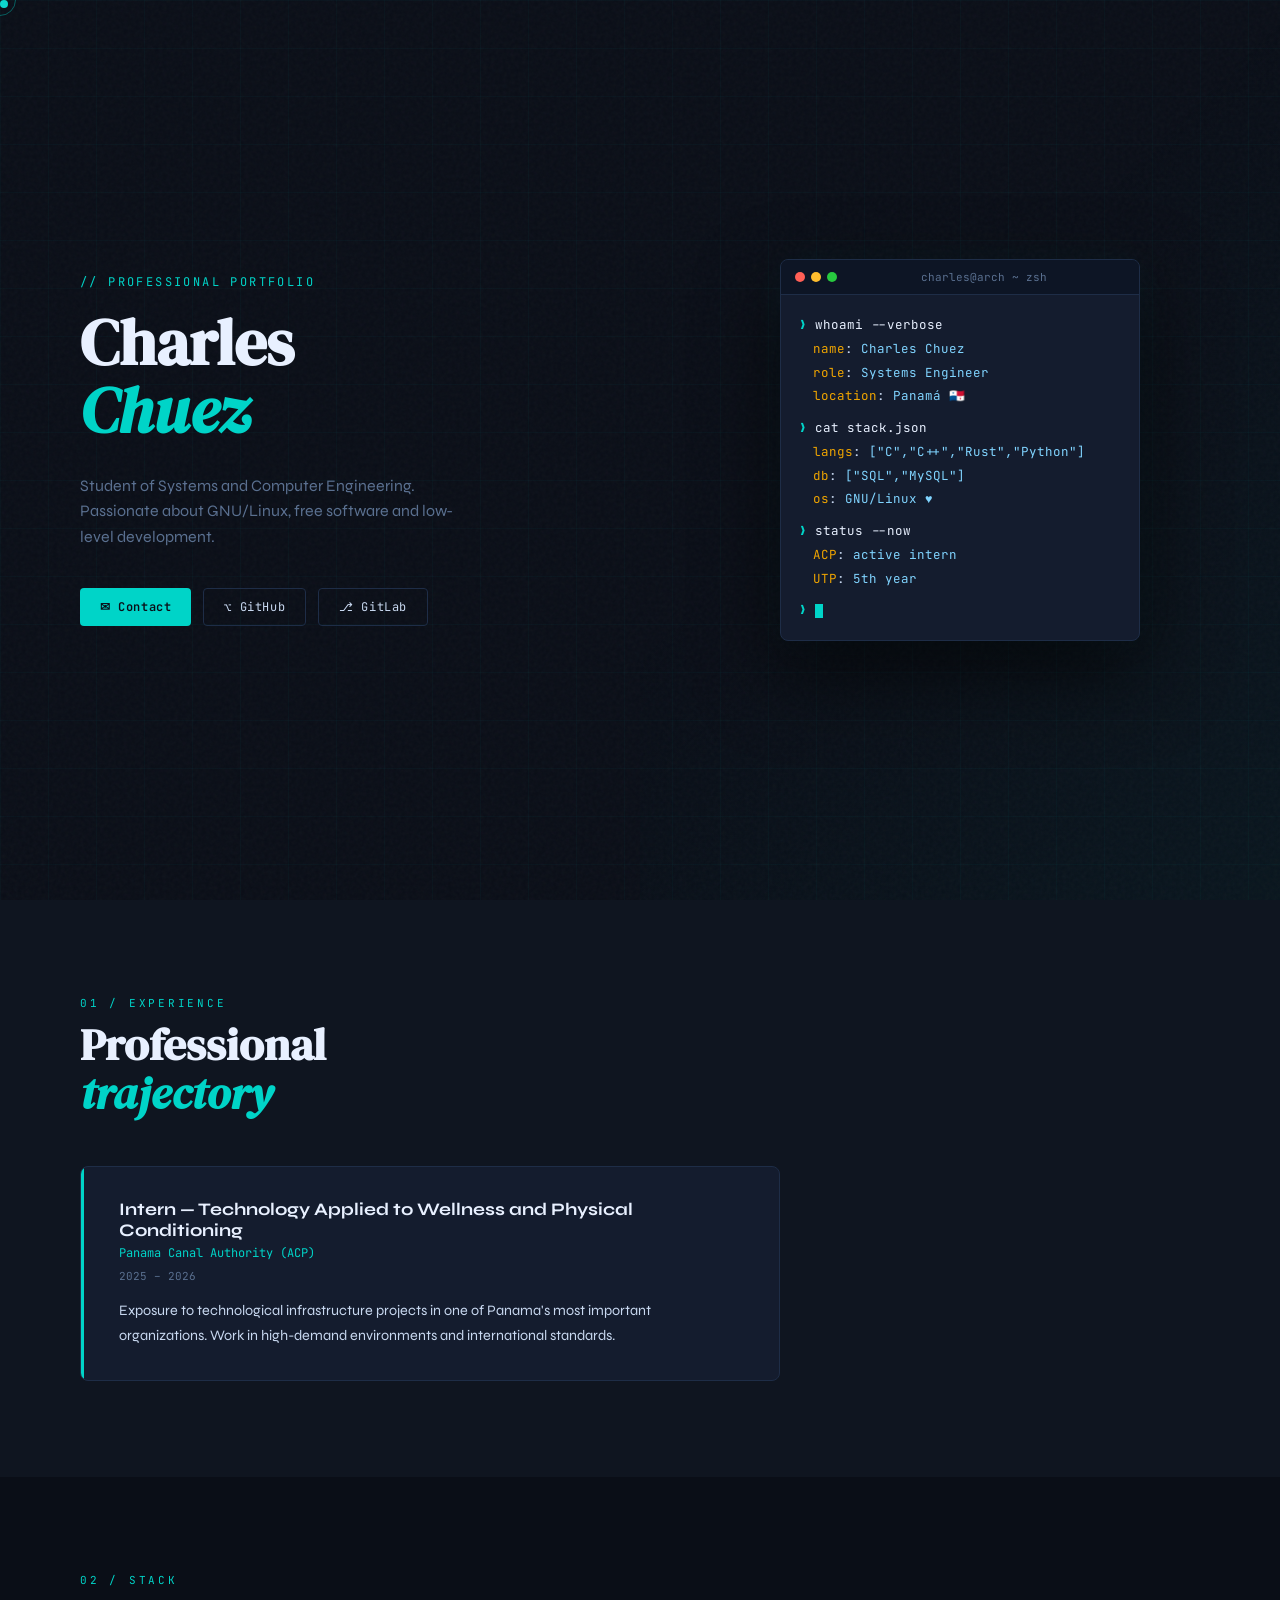
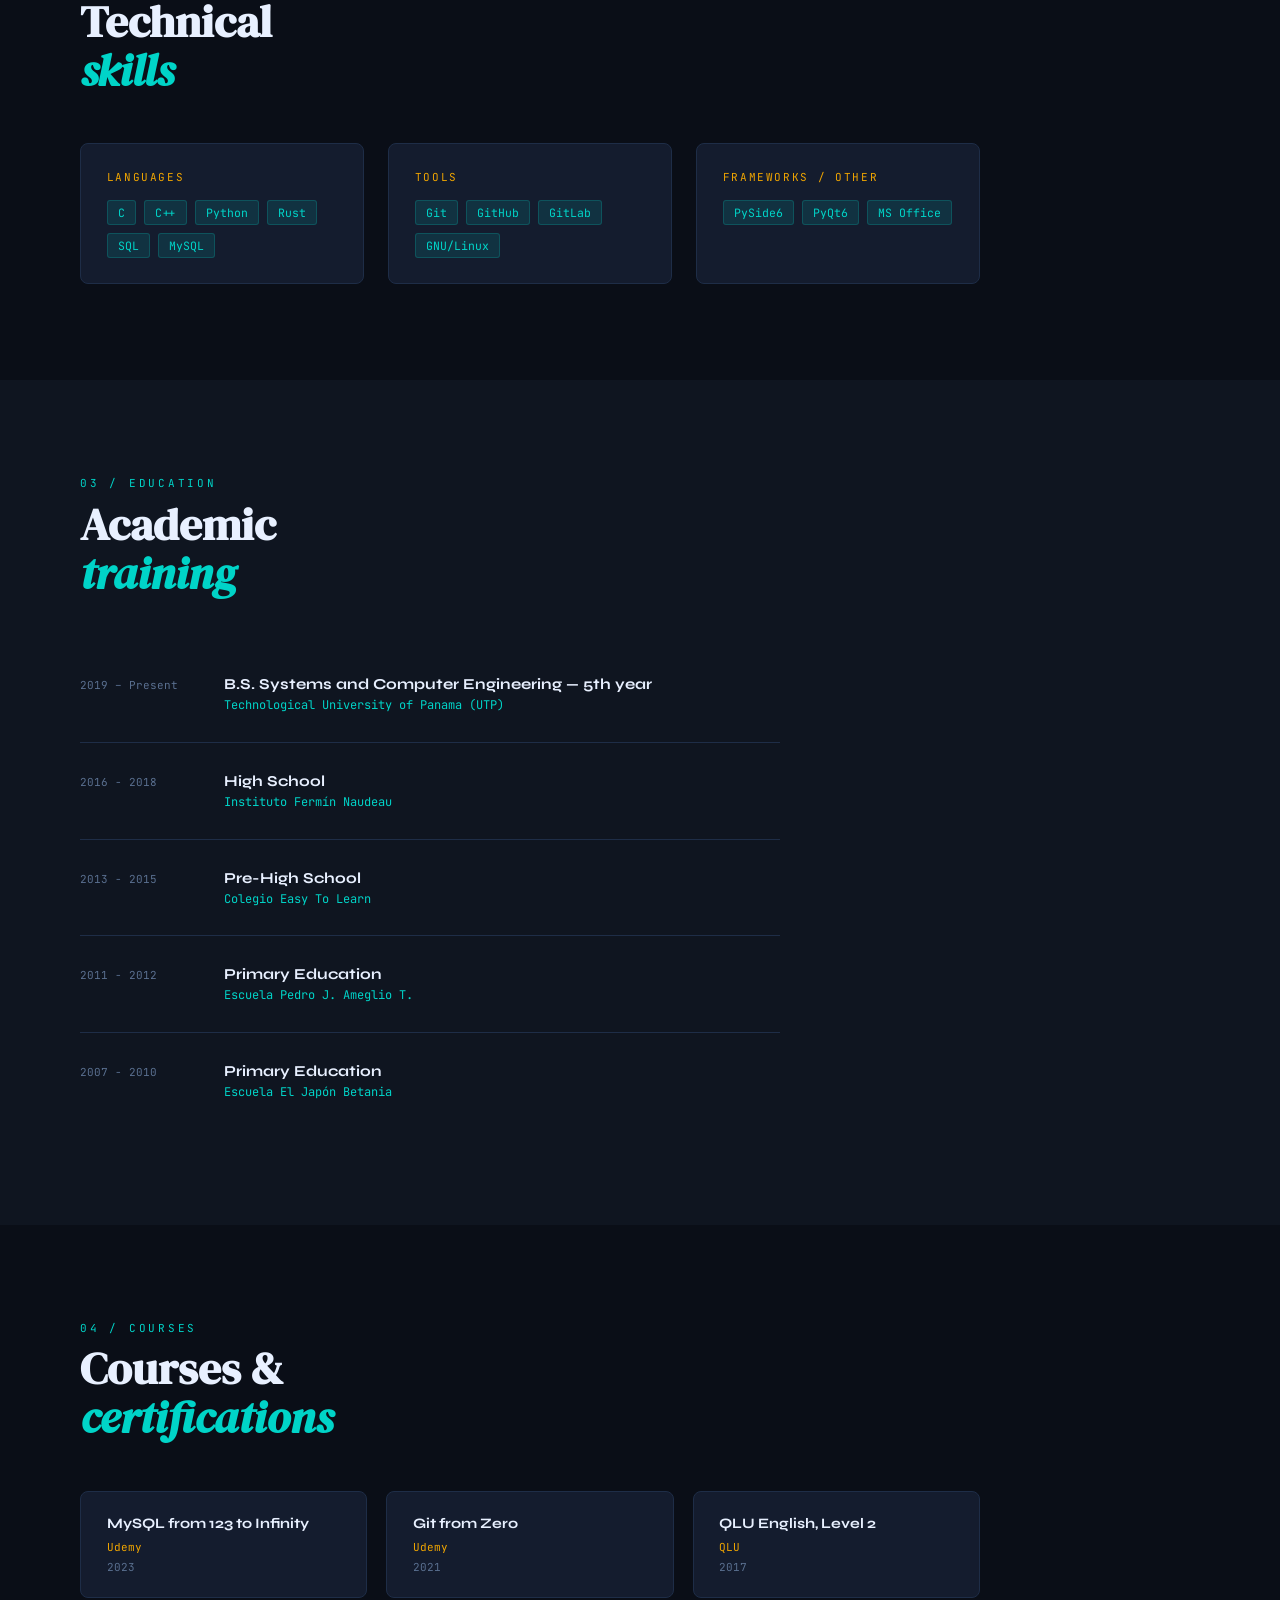
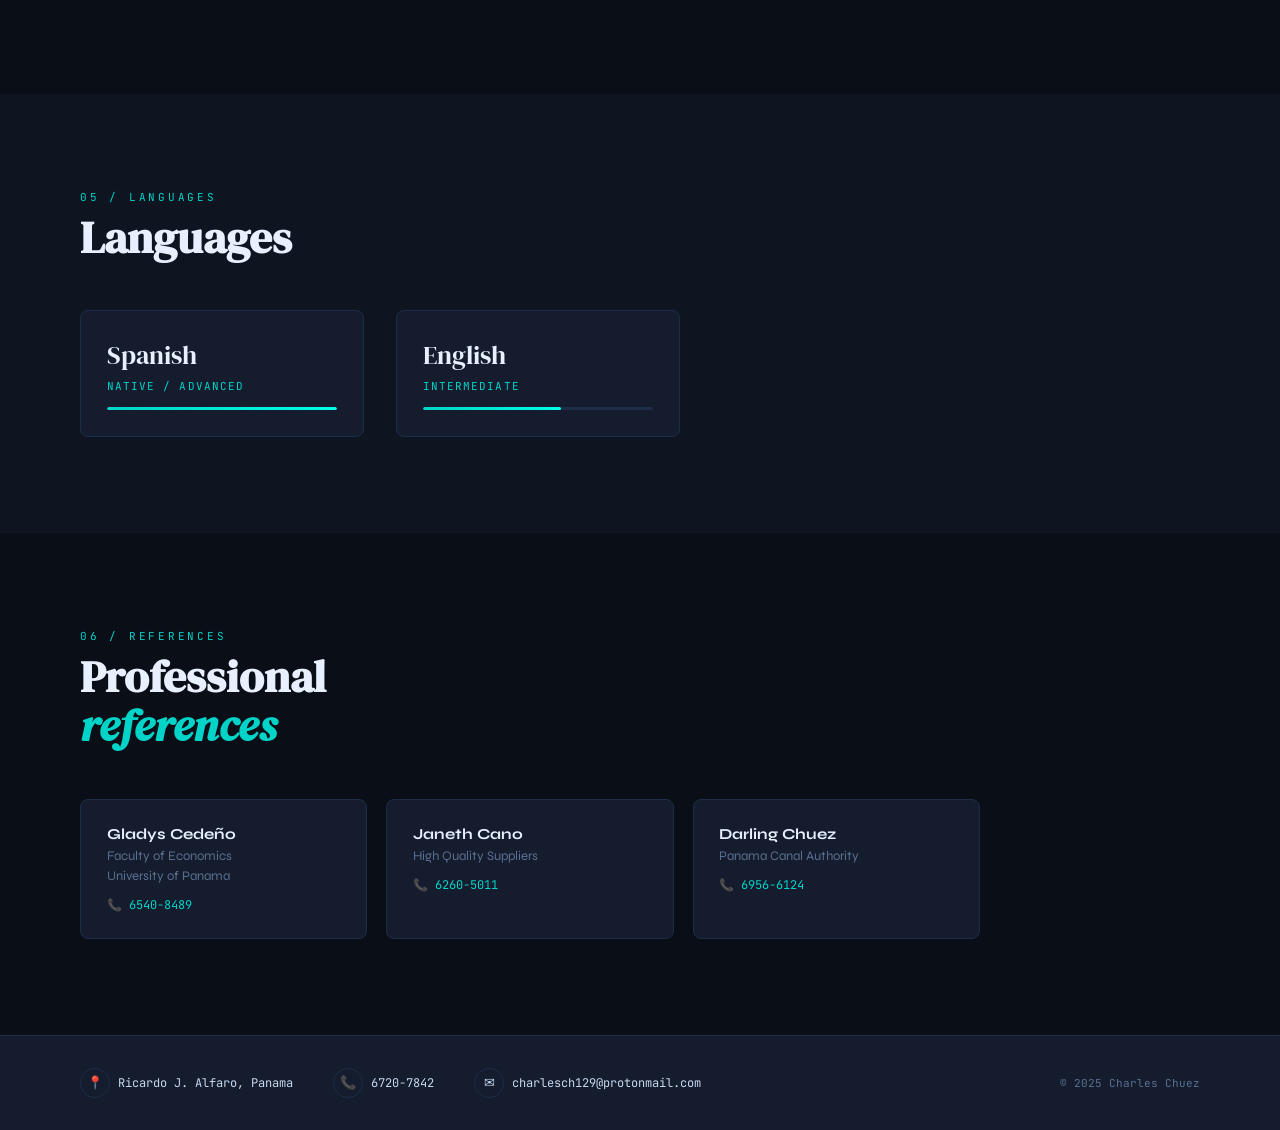
==== index.html @ 14be641a "Renamed to index.html" ====
<!DOCTYPE html>
<html lang="en">
<head>
  <meta charset="UTF-8" />
  <meta name="viewport" content="width=device-width, initial-scale=1.0"/>
  <title>Charles Chuez — Systems Engineering</title>
  <link rel="preconnect" href="https://fonts.googleapis.com">
  <link href="https://fonts.googleapis.com/css2?family=DM+Serif+Display:ital@0;1&family=JetBrains+Mono:wght@300;400;600&family=Syne:wght@400;700;800&display=swap" rel="stylesheet">
  <style>
    :root {
      --bg: #0a0e17;
      --bg2: #0f1520;
      --surface: #141c2e;
      --border: #1e2d47;
      --cyan: #00d4c8;
      --cyan-dim: rgba(0, 212, 200, 0.12);
      --amber: #f0a500;
      --text: #c8d8f0;
      --text-dim: #5a7090;
      --white: #e8f0ff;
    }

    *, *::before, *::after { box-sizing: border-box; margin: 0; padding: 0; }

    html { scroll-behavior: smooth; }

    body {
      background: var(--bg);
      color: var(--text);
      font-family: 'Syne', sans-serif;
      overflow-x: hidden;
      cursor: none;
    }

    /* CUSTOM CURSOR */
    .cursor {
      position: fixed;
      width: 8px; height: 8px;
      background: var(--cyan);
      border-radius: 50%;
      pointer-events: none;
      z-index: 9999;
      transition: transform 0.1s;
      mix-blend-mode: screen;
    }
    .cursor-ring {
      position: fixed;
      width: 32px; height: 32px;
      border: 1px solid rgba(0,212,200,0.4);
      border-radius: 50%;
      pointer-events: none;
      z-index: 9998;
      transition: transform 0.18s ease, width 0.2s, height 0.2s;
      transform: translate(-50%, -50%);
    }

    /* NOISE OVERLAY */
    body::before {
      content: '';
      position: fixed;
      inset: 0;
      background-image: url("data:image/svg+xml,%3Csvg viewBox='0 0 256 256' xmlns='http://www.w3.org/2000/svg'%3E%3Cfilter id='noise'%3E%3CfeTurbulence type='fractalNoise' baseFrequency='0.9' numOctaves='4' stitchTiles='stitch'/%3E%3C/filter%3E%3Crect width='100%25' height='100%25' filter='url(%23noise)' opacity='0.035'/%3E%3C/svg%3E");
      pointer-events: none;
      z-index: 0;
    }

    /* GRID BG */
    body::after {
      content: '';
      position: fixed;
      inset: 0;
      background-image:
        linear-gradient(rgba(0,212,200,0.03) 1px, transparent 1px),
        linear-gradient(90deg, rgba(0,212,200,0.03) 1px, transparent 1px);
      background-size: 48px 48px;
      pointer-events: none;
      z-index: 0;
    }

    /* LAYOUT */
    .page { position: relative; z-index: 1; }

    /* HERO */
    .hero {
      min-height: 100vh;
      display: grid;
      grid-template-columns: 1fr 1fr;
      position: relative;
      overflow: hidden;
    }

    .hero-left {
      padding: 5rem 3rem 5rem 5rem;
      display: flex;
      flex-direction: column;
      justify-content: center;
      position: relative;
    }

    .hero-right {
      position: relative;
      display: flex;
      align-items: center;
      justify-content: center;
    }

    .hero-right::before {
      content: '';
      position: absolute;
      inset: 0;
      background: linear-gradient(135deg, transparent 40%, rgba(0,212,200,0.04) 100%);
    }

    /* terminal block */
    .terminal {
      width: 360px;
      background: var(--surface);
      border: 1px solid var(--border);
      border-radius: 8px;
      box-shadow: 0 32px 80px rgba(0,0,0,0.6), 0 0 40px rgba(0,212,200,0.06);
      overflow: hidden;
      animation: floatUp 0.8s ease both;
      animation-delay: 0.6s;
      opacity: 0;
    }

    @keyframes floatUp {
      from { opacity: 0; transform: translateY(24px); }
      to   { opacity: 1; transform: translateY(0); }
    }

    .terminal-bar {
      background: #0d1525;
      padding: 10px 14px;
      display: flex;
      gap: 6px;
      align-items: center;
      border-bottom: 1px solid var(--border);
    }
    .dot { width: 10px; height: 10px; border-radius: 50%; }
    .dot-r { background: #ff5f56; }
    .dot-y { background: #ffbd2e; }
    .dot-g { background: #27c93f; }
    .terminal-title {
      font-family: 'JetBrains Mono', monospace;
      font-size: 11px;
      color: var(--text-dim);
      margin-left: auto;
      margin-right: auto;
    }

    .terminal-body {
      padding: 18px;
      font-family: 'JetBrains Mono', monospace;
      font-size: 12.5px;
      line-height: 1.9;
    }

    .t-prompt { color: var(--cyan); }
    .t-cmd    { color: var(--white); }
    .t-out    { color: var(--text); padding-left: 14px; }
    .t-key    { color: var(--amber); }
    .t-val    { color: #80d4ff; }
    .t-blank  { height: 8px; }
    .blink {
      display: inline-block;
      width: 8px; height: 14px;
      background: var(--cyan);
      vertical-align: middle;
      animation: blink 1s step-end infinite;
    }
    @keyframes blink { 50% { opacity: 0; } }

    /* HERO TEXT */
    .eyebrow {
      font-family: 'JetBrains Mono', monospace;
      font-size: 12px;
      letter-spacing: 0.2em;
      color: var(--cyan);
      text-transform: uppercase;
      margin-bottom: 1.2rem;
      opacity: 0;
      animation: fadeIn 0.6s ease both;
      animation-delay: 0.1s;
    }

    @keyframes fadeIn {
      from { opacity: 0; transform: translateY(10px); }
      to   { opacity: 1; transform: translateY(0); }
    }

    h1 {
      font-family: 'DM Serif Display', serif;
      font-size: clamp(3.2rem, 5vw, 5rem);
      line-height: 1.05;
      color: var(--white);
      margin-bottom: 0.4rem;
      opacity: 0;
      animation: fadeIn 0.6s ease both;
      animation-delay: 0.2s;
    }

    h1 em {
      font-style: italic;
      color: var(--cyan);
    }

    .hero-tagline {
      font-size: 1rem;
      color: var(--text-dim);
      margin: 1.4rem 0 2.4rem;
      line-height: 1.6;
      max-width: 380px;
      opacity: 0;
      animation: fadeIn 0.6s ease both;
      animation-delay: 0.35s;
    }

    .hero-links {
      display: flex;
      gap: 12px;
      flex-wrap: wrap;
      opacity: 0;
      animation: fadeIn 0.6s ease both;
      animation-delay: 0.5s;
    }

    .btn {
      display: inline-flex;
      align-items: center;
      gap: 7px;
      padding: 10px 20px;
      border-radius: 4px;
      font-family: 'JetBrains Mono', monospace;
      font-size: 12px;
      letter-spacing: 0.05em;
      text-decoration: none;
      transition: all 0.2s;
    }

    .btn-primary {
      background: var(--cyan);
      color: var(--bg);
      font-weight: 600;
    }
    .btn-primary:hover { background: #00ffe8; box-shadow: 0 0 20px rgba(0,212,200,0.4); }

    .btn-ghost {
      border: 1px solid var(--border);
      color: var(--text);
    }
    .btn-ghost:hover { border-color: var(--cyan); color: var(--cyan); }

    /* DIAGONAL DIVIDER */
    .divider {
      width: 100%;
      height: 80px;
      overflow: hidden;
      position: relative;
      z-index: 1;
    }
    .divider svg { display: block; width: 100%; height: 100%; }

    /* SECTIONS */
    section {
      padding: 6rem 5rem;
      position: relative;
      z-index: 1;
    }

    .section-label {
      font-family: 'JetBrains Mono', monospace;
      font-size: 11px;
      letter-spacing: 0.25em;
      color: var(--cyan);
      text-transform: uppercase;
      margin-bottom: 0.6rem;
    }

    .section-title {
      font-family: 'DM Serif Display', serif;
      font-size: clamp(2rem, 3.5vw, 2.8rem);
      color: var(--white);
      margin-bottom: 3rem;
      line-height: 1.1;
    }

    /* EXPERIENCE */
    #experiencia { background: var(--bg2); }

    .exp-card {
      border: 1px solid var(--border);
      border-radius: 8px;
      padding: 2rem 2.4rem;
      background: var(--surface);
      position: relative;
      overflow: hidden;
      transition: border-color 0.3s, transform 0.3s;
      max-width: 700px;
    }
    .exp-card::before {
      content: '';
      position: absolute;
      left: 0; top: 0; bottom: 0;
      width: 3px;
      background: var(--cyan);
    }
    .exp-card:hover {
      border-color: var(--cyan);
      transform: translateX(4px);
    }
    .exp-role {
      font-family: 'Syne', sans-serif;
      font-weight: 700;
      font-size: 1.1rem;
      color: var(--white);
      margin-bottom: 4px;
    }
    .exp-company {
      font-family: 'JetBrains Mono', monospace;
      font-size: 12px;
      color: var(--cyan);
      margin-bottom: 8px;
    }
    .exp-date {
      font-family: 'JetBrains Mono', monospace;
      font-size: 11px;
      color: var(--text-dim);
      margin-bottom: 1rem;
    }
    .exp-desc {
      font-size: 0.9rem;
      color: var(--text);
      line-height: 1.7;
    }

    /* SKILLS */
    #habilidades { background: var(--bg); }

    .skills-grid {
      display: grid;
      grid-template-columns: repeat(3, 1fr);
      gap: 1.5rem;
      max-width: 900px;
    }

    .skill-group {
      border: 1px solid var(--border);
      border-radius: 8px;
      padding: 1.6rem;
      background: var(--surface);
      transition: border-color 0.3s;
    }
    .skill-group:hover { border-color: var(--cyan); }

    .skill-group-title {
      font-family: 'JetBrains Mono', monospace;
      font-size: 11px;
      letter-spacing: 0.15em;
      color: var(--amber);
      text-transform: uppercase;
      margin-bottom: 1rem;
    }

    .skill-tags {
      display: flex;
      flex-wrap: wrap;
      gap: 8px;
    }

    .tag {
      font-family: 'JetBrains Mono', monospace;
      font-size: 11.5px;
      padding: 4px 10px;
      background: var(--cyan-dim);
      border: 1px solid rgba(0,212,200,0.2);
      border-radius: 3px;
      color: var(--cyan);
    }

    /* FORMACION */
    #formacion { background: var(--bg2); }

    .edu-timeline { max-width: 700px; }

    .edu-item {
      display: grid;
      grid-template-columns: 120px 1fr;
      gap: 1.5rem;
      padding: 1.8rem 0;
      border-bottom: 1px solid var(--border);
      align-items: start;
    }
    .edu-item:last-child { border-bottom: none; }

    .edu-year {
      font-family: 'JetBrains Mono', monospace;
      font-size: 11px;
      color: var(--text-dim);
      padding-top: 3px;
    }

    .edu-degree {
      font-weight: 700;
      color: var(--white);
      font-size: 0.95rem;
      margin-bottom: 4px;
    }

    .edu-school {
      font-family: 'JetBrains Mono', monospace;
      font-size: 12px;
      color: var(--cyan);
    }

    /* CERTS */
    #certificaciones { background: var(--bg); }

    .certs-grid {
      display: grid;
      grid-template-columns: repeat(auto-fill, minmax(260px, 1fr));
      gap: 1.2rem;
      max-width: 900px;
    }

    .cert-card {
      padding: 1.4rem 1.6rem;
      border: 1px solid var(--border);
      border-radius: 8px;
      background: var(--surface);
      display: flex;
      flex-direction: column;
      gap: 6px;
      transition: border-color 0.3s, transform 0.2s;
    }
    .cert-card:hover { border-color: var(--amber); transform: translateY(-3px); }

    .cert-name {
      font-size: 0.9rem;
      color: var(--white);
      font-weight: 700;
      line-height: 1.4;
    }
    .cert-platform {
      font-family: 'JetBrains Mono', monospace;
      font-size: 11px;
      color: var(--amber);
    }
    .cert-year {
      font-family: 'JetBrains Mono', monospace;
      font-size: 11px;
      color: var(--text-dim);
    }

    /* IDIOMAS */
    #idiomas { background: var(--bg2); }

    .lang-grid {
      display: flex;
      gap: 2rem;
      max-width: 600px;
    }

    .lang-item {
      flex: 1;
      border: 1px solid var(--border);
      border-radius: 8px;
      padding: 1.6rem;
      background: var(--surface);
    }

    .lang-name {
      font-family: 'DM Serif Display', serif;
      font-size: 1.6rem;
      color: var(--white);
      margin-bottom: 6px;
    }

    .lang-level {
      font-family: 'JetBrains Mono', monospace;
      font-size: 11px;
      color: var(--cyan);
      text-transform: uppercase;
      letter-spacing: 0.1em;
    }

    .lang-bar {
      margin-top: 14px;
      height: 3px;
      background: var(--border);
      border-radius: 2px;
      overflow: hidden;
    }
    .lang-fill {
      height: 100%;
      background: linear-gradient(90deg, var(--cyan), #00ffe8);
      border-radius: 2px;
      transition: width 1.2s cubic-bezier(0.4,0,0.2,1);
    }

    /* REFERENCIAS */
    #referencias { background: var(--bg); }

    .refs-grid {
      display: grid;
      grid-template-columns: repeat(3, 1fr);
      gap: 1.2rem;
      max-width: 900px;
    }

    .ref-card {
      padding: 1.6rem;
      border: 1px solid var(--border);
      border-radius: 8px;
      background: var(--surface);
    }

    .ref-name {
      font-weight: 700;
      color: var(--white);
      font-size: 0.95rem;
      margin-bottom: 4px;
    }
    .ref-org {
      font-size: 0.82rem;
      color: var(--text-dim);
      line-height: 1.5;
      margin-bottom: 10px;
    }
    .ref-phone {
      font-family: 'JetBrains Mono', monospace;
      font-size: 12px;
      color: var(--cyan);
    }

    /* CONTACT BAR */
    .contact-bar {
      background: var(--surface);
      border-top: 1px solid var(--border);
      padding: 2rem 5rem;
      display: flex;
      align-items: center;
      justify-content: space-between;
      flex-wrap: wrap;
      gap: 1rem;
      position: relative;
      z-index: 1;
    }

    .contact-items {
      display: flex;
      gap: 2.5rem;
      flex-wrap: wrap;
    }

    .contact-item {
      display: flex;
      align-items: center;
      gap: 8px;
    }
    .contact-icon {
      width: 30px; height: 30px;
      border: 1px solid var(--border);
      border-radius: 50%;
      display: flex; align-items: center; justify-content: center;
      font-size: 13px;
    }
    .contact-text {
      font-family: 'JetBrains Mono', monospace;
      font-size: 12px;
      color: var(--text);
    }
    .contact-text a {
      color: inherit;
      text-decoration: none;
    }
    .contact-text a:hover { color: var(--cyan); }

    .copy {
      font-family: 'JetBrains Mono', monospace;
      font-size: 11px;
      color: var(--text-dim);
    }

    /* SCROLL ANIMATION */
    .reveal {
      opacity: 0;
      transform: translateY(24px);
      transition: opacity 0.6s ease, transform 0.6s ease;
    }
    .reveal.visible {
      opacity: 1;
      transform: none;
    }

    /* RESPONSIVE */
    @media (max-width: 900px) {
      .hero { grid-template-columns: 1fr; }
      .hero-right { display: none; }
      .hero-left { padding: 5rem 2rem; }
      section { padding: 4rem 2rem; }
      .skills-grid { grid-template-columns: 1fr 1fr; }
      .refs-grid { grid-template-columns: 1fr; }
      .contact-bar { padding: 2rem; }
    }
    @media (max-width: 600px) {
      .skills-grid { grid-template-columns: 1fr; }
      .lang-grid { flex-direction: column; }
      .edu-item { grid-template-columns: 1fr; gap: 0.5rem; }
    }
  </style>
</head>
<body>
  <div class="cursor" id="cursor"></div>
  <div class="cursor-ring" id="cursorRing"></div>

  <div class="page">

    <!-- HERO -->
    <div class="hero">
      <div class="hero-left">
        <p class="eyebrow">// professional portfolio</p>
        <h1>Charles<br><em>Chuez</em></h1>
        <p class="hero-tagline">
          Student of Systems and Computer Engineering.
          Passionate about GNU/Linux, free software and low-level development.
        </p>
        <div class="hero-links">
          <a href="mailto:charlesch129@protonmail.com" class="btn btn-primary">✉ Contact</a>
          <a href="https://github.com/Phoenix1209" target="_blank" class="btn btn-ghost">⌥ GitHub</a>
          <a href="https://gitlab.com/Phoenix1209" target="_blank" class="btn btn-ghost">⎇ GitLab</a>
        </div>
      </div>
      <div class="hero-right">
        <div class="terminal">
          <div class="terminal-bar">
            <span class="dot dot-r"></span>
            <span class="dot dot-y"></span>
            <span class="dot dot-g"></span>
            <span class="terminal-title">charles@arch ~ zsh</span>
          </div>
          <div class="terminal-body">
            <div><span class="t-prompt">❯ </span><span class="t-cmd">whoami --verbose</span></div>
            <div class="t-out"><span class="t-key">name</span>: <span class="t-val">Charles Chuez</span></div>
            <div class="t-out"><span class="t-key">role</span>: <span class="t-val">Systems Engineer</span></div>
            <div class="t-out"><span class="t-key">location</span>: <span class="t-val">Panamá 🇵🇦</span></div>
            <div class="t-blank"></div>
            <div><span class="t-prompt">❯ </span><span class="t-cmd">cat stack.json</span></div>
            <div class="t-out"><span class="t-key">langs</span>: <span class="t-val">["C","C++","Rust","Python"]</span></div>
            <div class="t-out"><span class="t-key">db</span>: <span class="t-val">["SQL","MySQL"]</span></div>
            <div class="t-out"><span class="t-key">os</span>: <span class="t-val">GNU/Linux ♥</span></div>
            <div class="t-blank"></div>
            <div><span class="t-prompt">❯ </span><span class="t-cmd">status --now</span></div>
            <div class="t-out"><span class="t-key">ACP</span>: <span class="t-val">active intern</span></div>
            <div class="t-out"><span class="t-key">UTP</span>: <span class="t-val">5th year</span></div>
            <div class="t-blank"></div>
            <div><span class="t-prompt">❯ </span><span class="blink"></span></div>
          </div>
        </div>
      </div>
    </div>

    <!-- EXPERIENCE -->
    <section id="experiencia">
      <p class="section-label reveal">01 / Experience</p>
      <h2 class="section-title reveal">Professional<br><em style="font-family:'DM Serif Display',serif;font-style:italic;color:var(--cyan)">trajectory</em></h2>
      <div class="exp-card reveal">
        <div class="exp-role">Intern — Technology Applied to Wellness and Physical Conditioning</div>
        <div class="exp-company">Panama Canal Authority (ACP)</div>
        <div class="exp-date">2025 – 2026</div>
        <div class="exp-desc">
          Exposure to technological infrastructure projects in one of Panama's most important organizations. Work in high-demand environments and international standards.
        </div>
      </div>
    </section>

    <!-- SKILLS -->
    <section id="habilidades">
      <p class="section-label reveal">02 / Stack</p>
      <h2 class="section-title reveal">Technical<br><em style="font-family:'DM Serif Display',serif;font-style:italic;color:var(--cyan)">skills</em></h2>
      <div class="skills-grid">
        <div class="skill-group reveal">
          <div class="skill-group-title">Languages</div>
          <div class="skill-tags">
            <span class="tag">C</span>
            <span class="tag">C++</span>
            <span class="tag">Python</span>
            <span class="tag">Rust</span>
            <span class="tag">SQL</span>
            <span class="tag">MySQL</span>
          </div>
        </div>
        <div class="skill-group reveal" style="transition-delay:0.1s">
          <div class="skill-group-title">Tools</div>
          <div class="skill-tags">
            <span class="tag">Git</span>
            <span class="tag">GitHub</span>
            <span class="tag">GitLab</span>
            <span class="tag">GNU/Linux</span>
          </div>
        </div>
        <div class="skill-group reveal" style="transition-delay:0.2s">
          <div class="skill-group-title">Frameworks / Other</div>
          <div class="skill-tags">
            <span class="tag">PySide6</span>
            <span class="tag">PyQt6</span>
            <span class="tag">MS Office</span>
          </div>
        </div>
      </div>
    </section>

    <!-- EDUCATION -->
    <section id="formacion">
      <p class="section-label reveal">03 / Education</p>
      <h2 class="section-title reveal">Academic<br><em style="font-family:'DM Serif Display',serif;font-style:italic;color:var(--cyan)">training</em></h2>
      <div class="edu-timeline">
        <div class="edu-item reveal">
          <div class="edu-year">2019 – Present</div>
          <div>
            <div class="edu-degree">B.S. Systems and Computer Engineering — 5th year</div>
            <div class="edu-school">Technological University of Panama (UTP)</div>
          </div>
        </div>
        <div class="edu-item reveal">
          <div class="edu-year">2016 - 2018</div>
          <div>
            <div class="edu-degree">High School</div>
            <div class="edu-school">Instituto Fermín Naudeau</div>
          </div>
        </div>
        <div class="edu-item reveal">
          <div class="edu-year">2013 - 2015</div>
          <div>
            <div class="edu-degree">Pre-High School</div>
            <div class="edu-school">Colegio Easy To Learn</div>
          </div>
        </div>
        <div class="edu-item reveal">
          <div class="edu-year">2011 - 2012</div>
          <div>
            <div class="edu-degree">Primary Education</div>
            <div class="edu-school">Escuela Pedro J. Ameglio T.</div>
          </div>
        </div>
        <div class="edu-item reveal">
          <div class="edu-year">2007 - 2010</div>
          <div>
            <div class="edu-degree">Primary Education</div>
            <div class="edu-school">Escuela El Japón Betania</div>
          </div>
        </div>
      </div>
    </section>

    <!-- CERTIFICATIONS -->
    <section id="certificaciones">
      <p class="section-label reveal">04 / Courses</p>
      <h2 class="section-title reveal">Courses &<br><em style="font-family:'DM Serif Display',serif;font-style:italic;color:var(--cyan)">certifications</em></h2>
      <div class="certs-grid">
        <div class="cert-card reveal">
          <div class="cert-name">MySQL from 123 to Infinity</div>
          <div class="cert-platform">Udemy</div>
          <div class="cert-year">2023</div>
        </div>
        <div class="cert-card reveal" style="transition-delay:0.1s">
          <div class="cert-name">Git from Zero</div>
          <div class="cert-platform">Udemy</div>
          <div class="cert-year">2021</div>
        </div>
        <div class="cert-card reveal" style="transition-delay:0.2s">
          <div class="cert-name">QLU English, Level 2</div>
          <div class="cert-platform">QLU</div>
          <div class="cert-year">2017</div>
        </div>
      </div>
    </section>

    <!-- LANGUAGES -->
    <section id="idiomas">
      <p class="section-label reveal">05 / Languages</p>
      <h2 class="section-title reveal">Languages</h2>
      <div class="lang-grid">
        <div class="lang-item reveal">
          <div class="lang-name">Spanish</div>
          <div class="lang-level">Native / Advanced</div>
          <div class="lang-bar"><div class="lang-fill" data-width="100%" style="width:0"></div></div>
        </div>
        <div class="lang-item reveal">
          <div class="lang-name">English</div>
          <div class="lang-level">Intermediate</div>
          <div class="lang-bar"><div class="lang-fill" data-width="60%" style="width:0"></div></div>
        </div>
      </div>
    </section>

    <!-- REFERENCES -->
    <section id="referencias">
      <p class="section-label reveal">06 / References</p>
      <h2 class="section-title reveal">Professional<br><em style="font-family:'DM Serif Display',serif;font-style:italic;color:var(--cyan)">references</em></h2>
      <div class="refs-grid">
        <div class="ref-card reveal">
          <div class="ref-name">Gladys Cedeño</div>
          <div class="ref-org">Faculty of Economics<br>University of Panama</div>
          <div class="ref-phone">📞 6540-8489</div>
        </div>
        <div class="ref-card reveal" style="transition-delay:0.1s">
          <div class="ref-name">Janeth Cano</div>
          <div class="ref-org">High Quality Suppliers</div>
          <div class="ref-phone">📞 6260-5011</div>
        </div>
        <div class="ref-card reveal" style="transition-delay:0.2s">
          <div class="ref-name">Darling Chuez</div>
          <div class="ref-org">Panama Canal Authority</div>
          <div class="ref-phone">📞 6956-6124</div>
        </div>
      </div>
    </section>

    <!-- CONTACT BAR -->
    <footer class="contact-bar">
      <div class="contact-items">
        <div class="contact-item">
          <div class="contact-icon">📍</div>
          <div class="contact-text">Ricardo J. Alfaro, Panama</div>
        </div>
        <div class="contact-item">
          <div class="contact-icon">📞</div>
          <div class="contact-text">6720-7842</div>
        </div>
        <div class="contact-item">
          <div class="contact-icon">✉</div>
          <div class="contact-text"><a href="mailto:charlesch129@protonmail.com">charlesch129@protonmail.com</a></div>
        </div>
      </div>
      <div class="copy">© 2025 Charles Chuez</div>
    </footer>
  </div>

  <script>
    // Custom cursor
    const cursor = document.getElementById('cursor');
    const ring = document.getElementById('cursorRing');
    let mx = 0, my = 0, rx = 0, ry = 0;
    document.addEventListener('mousemove', e => {
      mx = e.clientX; my = e.clientY;
      cursor.style.left = mx - 4 + 'px';
      cursor.style.top  = my - 4 + 'px';
    });
    function animRing() {
      rx += (mx - rx) * 0.15;
      ry += (my - ry) * 0.15;
      ring.style.left = rx + 'px';
      ring.style.top  = ry + 'px';
      requestAnimationFrame(animRing);
    }
    animRing();

    // Scroll reveal
    const reveals = document.querySelectorAll('.reveal');
    const obs = new IntersectionObserver(entries => {
      entries.forEach(e => {
        if (e.isIntersecting) {
          e.target.classList.add('visible');
          // animate language bars
          const fill = e.target.querySelector('.lang-fill');
          if (fill) setTimeout(() => fill.style.width = fill.dataset.width, 200);
        }
      });
    }, { threshold: 0.15 });
    reveals.forEach(r => obs.observe(r));

    // Also trigger lang bars already visible
    document.querySelectorAll('.lang-fill').forEach(f => {
      const item = f.closest('.lang-item');
      if (item && item.classList.contains('visible')) {
        f.style.width = f.dataset.width;
      }
    });
  </script>
</body>
</html>
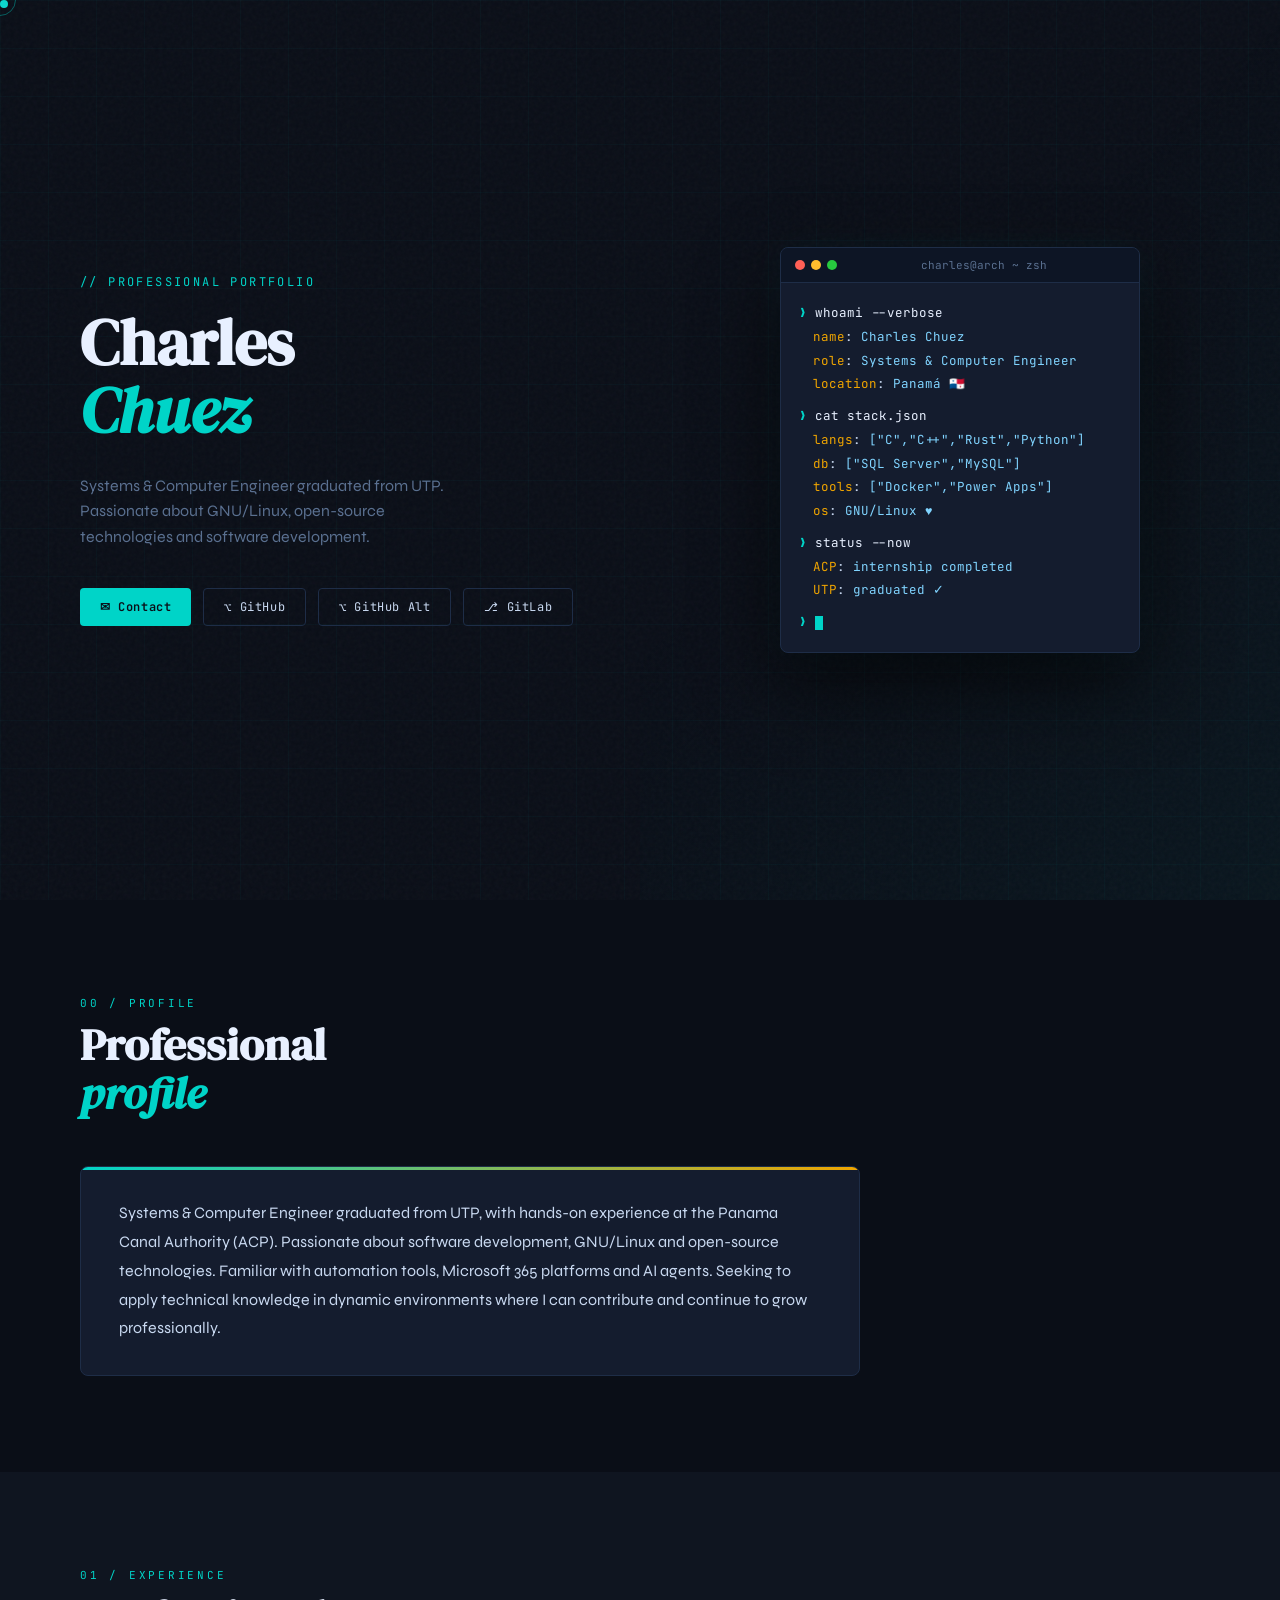
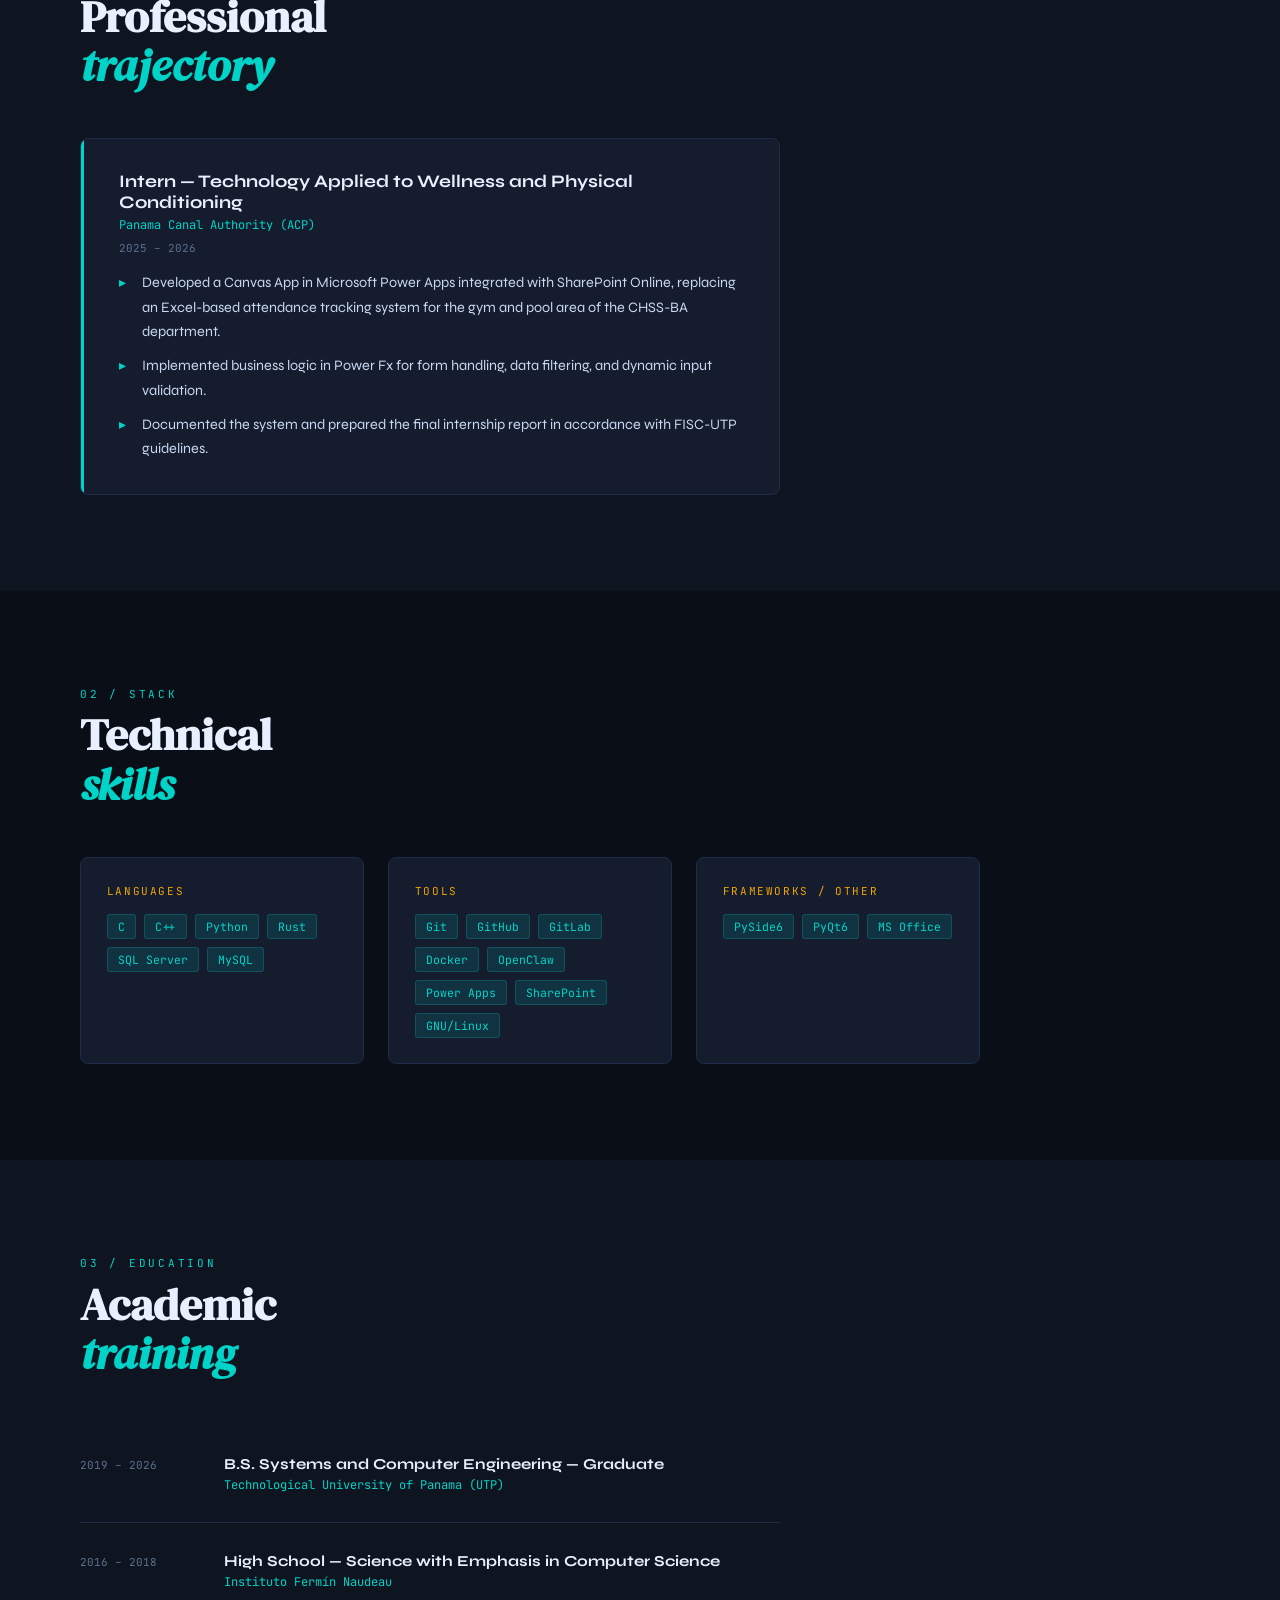
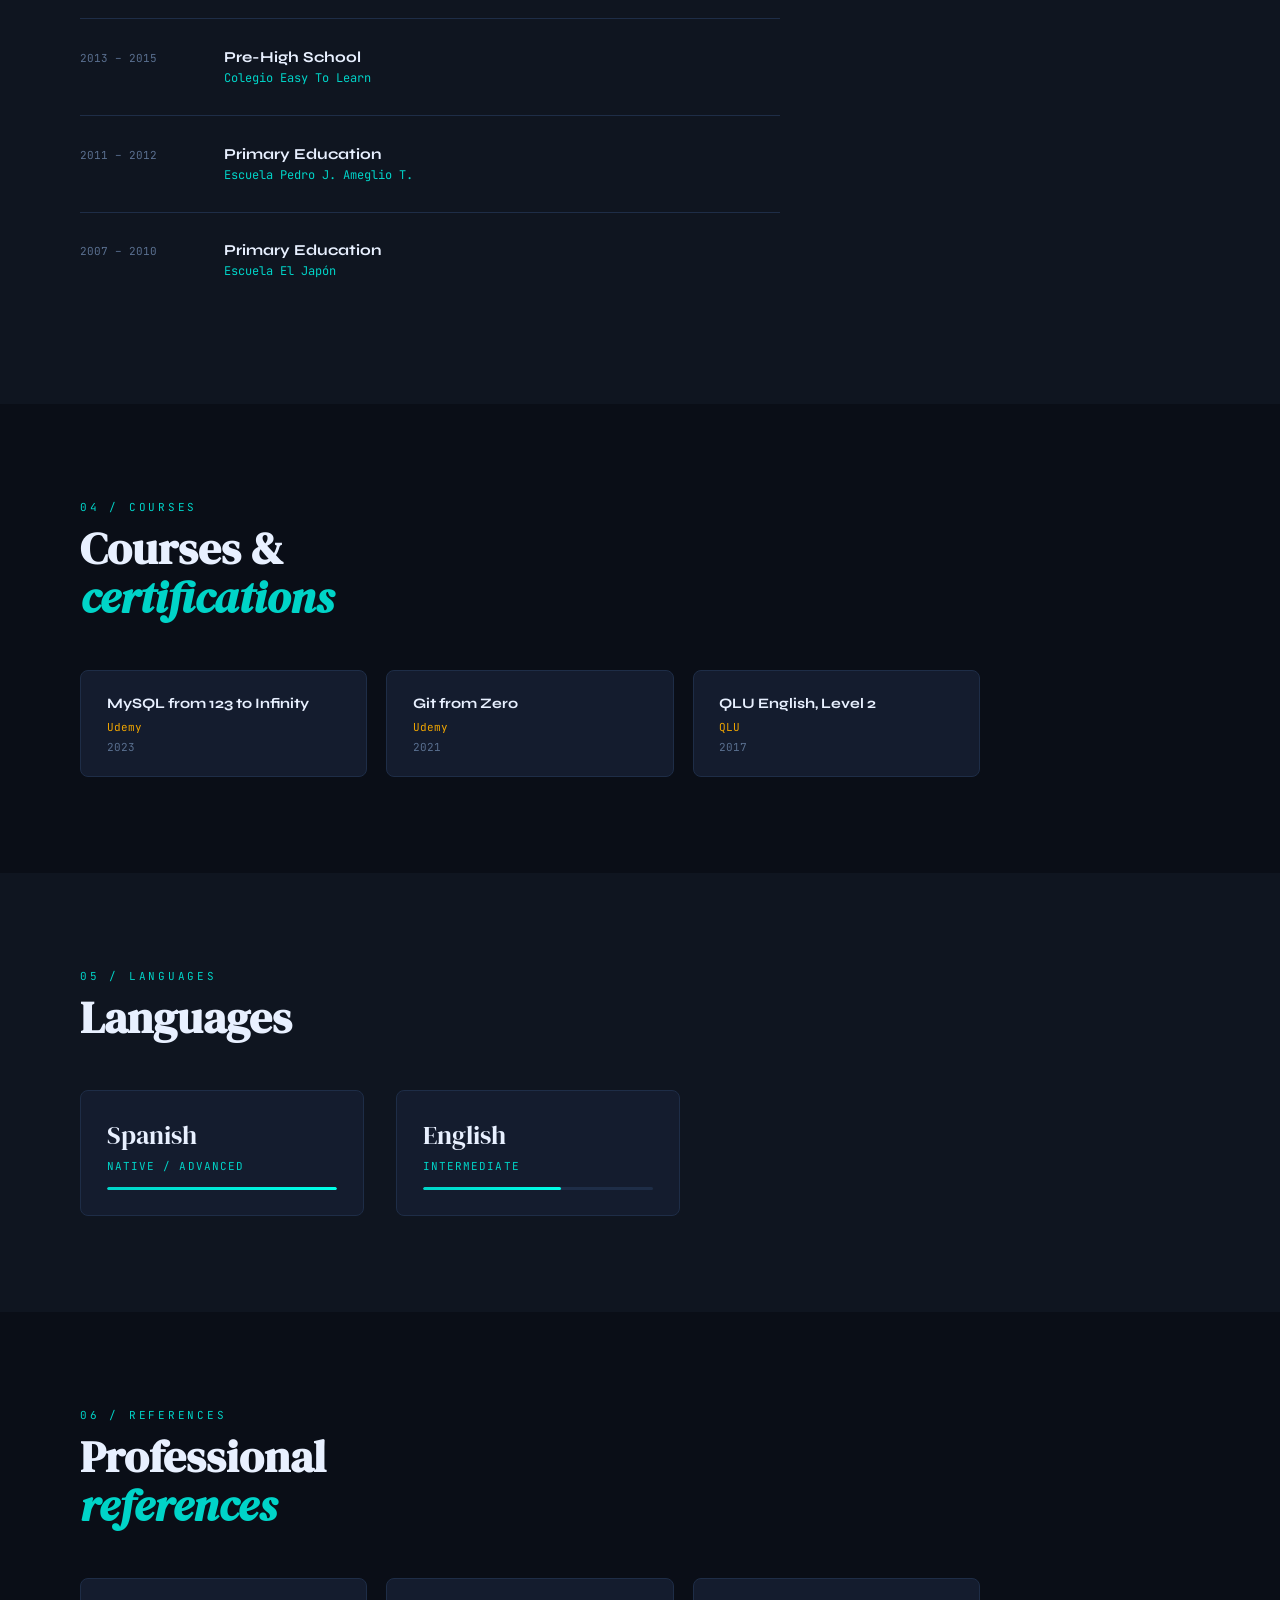
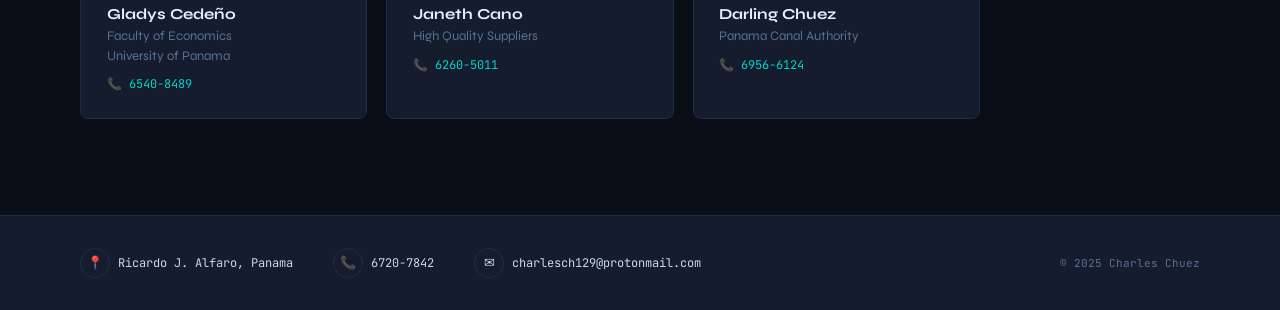
==== commit 1b8cc99d: "Carrera Terminada" ====
--- a/index.html
+++ b/index.html
@@ -3,612 +3,11 @@
 <head>
   <meta charset="UTF-8" />
   <meta name="viewport" content="width=device-width, initial-scale=1.0"/>
-  <title>Charles Chuez — Systems Engineering</title>
+  <title>Charles Chuez — Systems & Computer Engineer</title>
+  <meta name="description" content="Portfolio of Charles Chuez, Systems and Computer Engineer graduated from UTP Panama. Passionate about GNU/Linux, open-source technologies, and software development.">
   <link rel="preconnect" href="https://fonts.googleapis.com">
   <link href="https://fonts.googleapis.com/css2?family=DM+Serif+Display:ital@0;1&family=JetBrains+Mono:wght@300;400;600&family=Syne:wght@400;700;800&display=swap" rel="stylesheet">
-  <style>
-    :root {
-      --bg: #0a0e17;
-      --bg2: #0f1520;
-      --surface: #141c2e;
-      --border: #1e2d47;
-      --cyan: #00d4c8;
-      --cyan-dim: rgba(0, 212, 200, 0.12);
-      --amber: #f0a500;
-      --text: #c8d8f0;
-      --text-dim: #5a7090;
-      --white: #e8f0ff;
-    }
-
-    *, *::before, *::after { box-sizing: border-box; margin: 0; padding: 0; }
-
-    html { scroll-behavior: smooth; }
-
-    body {
-      background: var(--bg);
-      color: var(--text);
-      font-family: 'Syne', sans-serif;
-      overflow-x: hidden;
-      cursor: none;
-    }
-
-    /* CUSTOM CURSOR */
-    .cursor {
-      position: fixed;
-      width: 8px; height: 8px;
-      background: var(--cyan);
-      border-radius: 50%;
-      pointer-events: none;
-      z-index: 9999;
-      transition: transform 0.1s;
-      mix-blend-mode: screen;
-    }
-    .cursor-ring {
-      position: fixed;
-      width: 32px; height: 32px;
-      border: 1px solid rgba(0,212,200,0.4);
-      border-radius: 50%;
-      pointer-events: none;
-      z-index: 9998;
-      transition: transform 0.18s ease, width 0.2s, height 0.2s;
-      transform: translate(-50%, -50%);
-    }
-
-    /* NOISE OVERLAY */
-    body::before {
-      content: '';
-      position: fixed;
-      inset: 0;
-      background-image: url("data:image/svg+xml,%3Csvg viewBox='0 0 256 256' xmlns='http://www.w3.org/2000/svg'%3E%3Cfilter id='noise'%3E%3CfeTurbulence type='fractalNoise' baseFrequency='0.9' numOctaves='4' stitchTiles='stitch'/%3E%3C/filter%3E%3Crect width='100%25' height='100%25' filter='url(%23noise)' opacity='0.035'/%3E%3C/svg%3E");
-      pointer-events: none;
-      z-index: 0;
-    }
-
-    /* GRID BG */
-    body::after {
-      content: '';
-      position: fixed;
-      inset: 0;
-      background-image:
-        linear-gradient(rgba(0,212,200,0.03) 1px, transparent 1px),
-        linear-gradient(90deg, rgba(0,212,200,0.03) 1px, transparent 1px);
-      background-size: 48px 48px;
-      pointer-events: none;
-      z-index: 0;
-    }
-
-    /* LAYOUT */
-    .page { position: relative; z-index: 1; }
-
-    /* HERO */
-    .hero {
-      min-height: 100vh;
-      display: grid;
-      grid-template-columns: 1fr 1fr;
-      position: relative;
-      overflow: hidden;
-    }
-
-    .hero-left {
-      padding: 5rem 3rem 5rem 5rem;
-      display: flex;
-      flex-direction: column;
-      justify-content: center;
-      position: relative;
-    }
-
-    .hero-right {
-      position: relative;
-      display: flex;
-      align-items: center;
-      justify-content: center;
-    }
-
-    .hero-right::before {
-      content: '';
-      position: absolute;
-      inset: 0;
-      background: linear-gradient(135deg, transparent 40%, rgba(0,212,200,0.04) 100%);
-    }
-
-    /* terminal block */
-    .terminal {
-      width: 360px;
-      background: var(--surface);
-      border: 1px solid var(--border);
-      border-radius: 8px;
-      box-shadow: 0 32px 80px rgba(0,0,0,0.6), 0 0 40px rgba(0,212,200,0.06);
-      overflow: hidden;
-      animation: floatUp 0.8s ease both;
-      animation-delay: 0.6s;
-      opacity: 0;
-    }
-
-    @keyframes floatUp {
-      from { opacity: 0; transform: translateY(24px); }
-      to   { opacity: 1; transform: translateY(0); }
-    }
-
-    .terminal-bar {
-      background: #0d1525;
-      padding: 10px 14px;
-      display: flex;
-      gap: 6px;
-      align-items: center;
-      border-bottom: 1px solid var(--border);
-    }
-    .dot { width: 10px; height: 10px; border-radius: 50%; }
-    .dot-r { background: #ff5f56; }
-    .dot-y { background: #ffbd2e; }
-    .dot-g { background: #27c93f; }
-    .terminal-title {
-      font-family: 'JetBrains Mono', monospace;
-      font-size: 11px;
-      color: var(--text-dim);
-      margin-left: auto;
-      margin-right: auto;
-    }
-
-    .terminal-body {
-      padding: 18px;
-      font-family: 'JetBrains Mono', monospace;
-      font-size: 12.5px;
-      line-height: 1.9;
-    }
-
-    .t-prompt { color: var(--cyan); }
-    .t-cmd    { color: var(--white); }
-    .t-out    { color: var(--text); padding-left: 14px; }
-    .t-key    { color: var(--amber); }
-    .t-val    { color: #80d4ff; }
-    .t-blank  { height: 8px; }
-    .blink {
-      display: inline-block;
-      width: 8px; height: 14px;
-      background: var(--cyan);
-      vertical-align: middle;
-      animation: blink 1s step-end infinite;
-    }
-    @keyframes blink { 50% { opacity: 0; } }
-
-    /* HERO TEXT */
-    .eyebrow {
-      font-family: 'JetBrains Mono', monospace;
-      font-size: 12px;
-      letter-spacing: 0.2em;
-      color: var(--cyan);
-      text-transform: uppercase;
-      margin-bottom: 1.2rem;
-      opacity: 0;
-      animation: fadeIn 0.6s ease both;
-      animation-delay: 0.1s;
-    }
-
-    @keyframes fadeIn {
-      from { opacity: 0; transform: translateY(10px); }
-      to   { opacity: 1; transform: translateY(0); }
-    }
-
-    h1 {
-      font-family: 'DM Serif Display', serif;
-      font-size: clamp(3.2rem, 5vw, 5rem);
-      line-height: 1.05;
-      color: var(--white);
-      margin-bottom: 0.4rem;
-      opacity: 0;
-      animation: fadeIn 0.6s ease both;
-      animation-delay: 0.2s;
-    }
-
-    h1 em {
-      font-style: italic;
-      color: var(--cyan);
-    }
-
-    .hero-tagline {
-      font-size: 1rem;
-      color: var(--text-dim);
-      margin: 1.4rem 0 2.4rem;
-      line-height: 1.6;
-      max-width: 380px;
-      opacity: 0;
-      animation: fadeIn 0.6s ease both;
-      animation-delay: 0.35s;
-    }
-
-    .hero-links {
-      display: flex;
-      gap: 12px;
-      flex-wrap: wrap;
-      opacity: 0;
-      animation: fadeIn 0.6s ease both;
-      animation-delay: 0.5s;
-    }
-
-    .btn {
-      display: inline-flex;
-      align-items: center;
-      gap: 7px;
-      padding: 10px 20px;
-      border-radius: 4px;
-      font-family: 'JetBrains Mono', monospace;
-      font-size: 12px;
-      letter-spacing: 0.05em;
-      text-decoration: none;
-      transition: all 0.2s;
-    }
-
-    .btn-primary {
-      background: var(--cyan);
-      color: var(--bg);
-      font-weight: 600;
-    }
-    .btn-primary:hover { background: #00ffe8; box-shadow: 0 0 20px rgba(0,212,200,0.4); }
-
-    .btn-ghost {
-      border: 1px solid var(--border);
-      color: var(--text);
-    }
-    .btn-ghost:hover { border-color: var(--cyan); color: var(--cyan); }
-
-    /* DIAGONAL DIVIDER */
-    .divider {
-      width: 100%;
-      height: 80px;
-      overflow: hidden;
-      position: relative;
-      z-index: 1;
-    }
-    .divider svg { display: block; width: 100%; height: 100%; }
-
-    /* SECTIONS */
-    section {
-      padding: 6rem 5rem;
-      position: relative;
-      z-index: 1;
-    }
-
-    .section-label {
-      font-family: 'JetBrains Mono', monospace;
-      font-size: 11px;
-      letter-spacing: 0.25em;
-      color: var(--cyan);
-      text-transform: uppercase;
-      margin-bottom: 0.6rem;
-    }
-
-    .section-title {
-      font-family: 'DM Serif Display', serif;
-      font-size: clamp(2rem, 3.5vw, 2.8rem);
-      color: var(--white);
-      margin-bottom: 3rem;
-      line-height: 1.1;
-    }
-
-    /* EXPERIENCE */
-    #experiencia { background: var(--bg2); }
-
-    .exp-card {
-      border: 1px solid var(--border);
-      border-radius: 8px;
-      padding: 2rem 2.4rem;
-      background: var(--surface);
-      position: relative;
-      overflow: hidden;
-      transition: border-color 0.3s, transform 0.3s;
-      max-width: 700px;
-    }
-    .exp-card::before {
-      content: '';
-      position: absolute;
-      left: 0; top: 0; bottom: 0;
-      width: 3px;
-      background: var(--cyan);
-    }
-    .exp-card:hover {
-      border-color: var(--cyan);
-      transform: translateX(4px);
-    }
-    .exp-role {
-      font-family: 'Syne', sans-serif;
-      font-weight: 700;
-      font-size: 1.1rem;
-      color: var(--white);
-      margin-bottom: 4px;
-    }
-    .exp-company {
-      font-family: 'JetBrains Mono', monospace;
-      font-size: 12px;
-      color: var(--cyan);
-      margin-bottom: 8px;
-    }
-    .exp-date {
-      font-family: 'JetBrains Mono', monospace;
-      font-size: 11px;
-      color: var(--text-dim);
-      margin-bottom: 1rem;
-    }
-    .exp-desc {
-      font-size: 0.9rem;
-      color: var(--text);
-      line-height: 1.7;
-    }
-
-    /* SKILLS */
-    #habilidades { background: var(--bg); }
-
-    .skills-grid {
-      display: grid;
-      grid-template-columns: repeat(3, 1fr);
-      gap: 1.5rem;
-      max-width: 900px;
-    }
-
-    .skill-group {
-      border: 1px solid var(--border);
-      border-radius: 8px;
-      padding: 1.6rem;
-      background: var(--surface);
-      transition: border-color 0.3s;
-    }
-    .skill-group:hover { border-color: var(--cyan); }
-
-    .skill-group-title {
-      font-family: 'JetBrains Mono', monospace;
-      font-size: 11px;
-      letter-spacing: 0.15em;
-      color: var(--amber);
-      text-transform: uppercase;
-      margin-bottom: 1rem;
-    }
-
-    .skill-tags {
-      display: flex;
-      flex-wrap: wrap;
-      gap: 8px;
-    }
-
-    .tag {
-      font-family: 'JetBrains Mono', monospace;
-      font-size: 11.5px;
-      padding: 4px 10px;
-      background: var(--cyan-dim);
-      border: 1px solid rgba(0,212,200,0.2);
-      border-radius: 3px;
-      color: var(--cyan);
-    }
-
-    /* FORMACION */
-    #formacion { background: var(--bg2); }
-
-    .edu-timeline { max-width: 700px; }
-
-    .edu-item {
-      display: grid;
-      grid-template-columns: 120px 1fr;
-      gap: 1.5rem;
-      padding: 1.8rem 0;
-      border-bottom: 1px solid var(--border);
-      align-items: start;
-    }
-    .edu-item:last-child { border-bottom: none; }
-
-    .edu-year {
-      font-family: 'JetBrains Mono', monospace;
-      font-size: 11px;
-      color: var(--text-dim);
-      padding-top: 3px;
-    }
-
-    .edu-degree {
-      font-weight: 700;
-      color: var(--white);
-      font-size: 0.95rem;
-      margin-bottom: 4px;
-    }
-
-    .edu-school {
-      font-family: 'JetBrains Mono', monospace;
-      font-size: 12px;
-      color: var(--cyan);
-    }
-
-    /* CERTS */
-    #certificaciones { background: var(--bg); }
-
-    .certs-grid {
-      display: grid;
-      grid-template-columns: repeat(auto-fill, minmax(260px, 1fr));
-      gap: 1.2rem;
-      max-width: 900px;
-    }
-
-    .cert-card {
-      padding: 1.4rem 1.6rem;
-      border: 1px solid var(--border);
-      border-radius: 8px;
-      background: var(--surface);
-      display: flex;
-      flex-direction: column;
-      gap: 6px;
-      transition: border-color 0.3s, transform 0.2s;
-    }
-    .cert-card:hover { border-color: var(--amber); transform: translateY(-3px); }
-
-    .cert-name {
-      font-size: 0.9rem;
-      color: var(--white);
-      font-weight: 700;
-      line-height: 1.4;
-    }
-    .cert-platform {
-      font-family: 'JetBrains Mono', monospace;
-      font-size: 11px;
-      color: var(--amber);
-    }
-    .cert-year {
-      font-family: 'JetBrains Mono', monospace;
-      font-size: 11px;
-      color: var(--text-dim);
-    }
-
-    /* IDIOMAS */
-    #idiomas { background: var(--bg2); }
-
-    .lang-grid {
-      display: flex;
-      gap: 2rem;
-      max-width: 600px;
-    }
-
-    .lang-item {
-      flex: 1;
-      border: 1px solid var(--border);
-      border-radius: 8px;
-      padding: 1.6rem;
-      background: var(--surface);
-    }
-
-    .lang-name {
-      font-family: 'DM Serif Display', serif;
-      font-size: 1.6rem;
-      color: var(--white);
-      margin-bottom: 6px;
-    }
-
-    .lang-level {
-      font-family: 'JetBrains Mono', monospace;
-      font-size: 11px;
-      color: var(--cyan);
-      text-transform: uppercase;
-      letter-spacing: 0.1em;
-    }
-
-    .lang-bar {
-      margin-top: 14px;
-      height: 3px;
-      background: var(--border);
-      border-radius: 2px;
-      overflow: hidden;
-    }
-    .lang-fill {
-      height: 100%;
-      background: linear-gradient(90deg, var(--cyan), #00ffe8);
-      border-radius: 2px;
-      transition: width 1.2s cubic-bezier(0.4,0,0.2,1);
-    }
-
-    /* REFERENCIAS */
-    #referencias { background: var(--bg); }
-
-    .refs-grid {
-      display: grid;
-      grid-template-columns: repeat(3, 1fr);
-      gap: 1.2rem;
-      max-width: 900px;
-    }
-
-    .ref-card {
-      padding: 1.6rem;
-      border: 1px solid var(--border);
-      border-radius: 8px;
-      background: var(--surface);
-    }
-
-    .ref-name {
-      font-weight: 700;
-      color: var(--white);
-      font-size: 0.95rem;
-      margin-bottom: 4px;
-    }
-    .ref-org {
-      font-size: 0.82rem;
-      color: var(--text-dim);
-      line-height: 1.5;
-      margin-bottom: 10px;
-    }
-    .ref-phone {
-      font-family: 'JetBrains Mono', monospace;
-      font-size: 12px;
-      color: var(--cyan);
-    }
-
-    /* CONTACT BAR */
-    .contact-bar {
-      background: var(--surface);
-      border-top: 1px solid var(--border);
-      padding: 2rem 5rem;
-      display: flex;
-      align-items: center;
-      justify-content: space-between;
-      flex-wrap: wrap;
-      gap: 1rem;
-      position: relative;
-      z-index: 1;
-    }
-
-    .contact-items {
-      display: flex;
-      gap: 2.5rem;
-      flex-wrap: wrap;
-    }
-
-    .contact-item {
-      display: flex;
-      align-items: center;
-      gap: 8px;
-    }
-    .contact-icon {
-      width: 30px; height: 30px;
-      border: 1px solid var(--border);
-      border-radius: 50%;
-      display: flex; align-items: center; justify-content: center;
-      font-size: 13px;
-    }
-    .contact-text {
-      font-family: 'JetBrains Mono', monospace;
-      font-size: 12px;
-      color: var(--text);
-    }
-    .contact-text a {
-      color: inherit;
-      text-decoration: none;
-    }
-    .contact-text a:hover { color: var(--cyan); }
-
-    .copy {
-      font-family: 'JetBrains Mono', monospace;
-      font-size: 11px;
-      color: var(--text-dim);
-    }
-
-    /* SCROLL ANIMATION */
-    .reveal {
-      opacity: 0;
-      transform: translateY(24px);
-      transition: opacity 0.6s ease, transform 0.6s ease;
-    }
-    .reveal.visible {
-      opacity: 1;
-      transform: none;
-    }
-
-    /* RESPONSIVE */
-    @media (max-width: 900px) {
-      .hero { grid-template-columns: 1fr; }
-      .hero-right { display: none; }
-      .hero-left { padding: 5rem 2rem; }
-      section { padding: 4rem 2rem; }
-      .skills-grid { grid-template-columns: 1fr 1fr; }
-      .refs-grid { grid-template-columns: 1fr; }
-      .contact-bar { padding: 2rem; }
-    }
-    @media (max-width: 600px) {
-      .skills-grid { grid-template-columns: 1fr; }
-      .lang-grid { flex-direction: column; }
-      .edu-item { grid-template-columns: 1fr; gap: 0.5rem; }
-    }
-  </style>
+  <link rel="stylesheet" href="styles.css">
 </head>
 <body>
   <div class="cursor" id="cursor"></div>
@@ -622,12 +21,13 @@
         <p class="eyebrow">// professional portfolio</p>
         <h1>Charles<br><em>Chuez</em></h1>
         <p class="hero-tagline">
-          Student of Systems and Computer Engineering.
-          Passionate about GNU/Linux, free software and low-level development.
+          Systems & Computer Engineer graduated from UTP.
+          Passionate about GNU/Linux, open-source technologies and software development.
         </p>
         <div class="hero-links">
           <a href="mailto:charlesch129@protonmail.com" class="btn btn-primary">✉ Contact</a>
           <a href="https://github.com/Phoenix1209" target="_blank" class="btn btn-ghost">⌥ GitHub</a>
+          <a href="https://github.com/Charles1209" target="_blank" class="btn btn-ghost">⌥ GitHub Alt</a>
           <a href="https://gitlab.com/Phoenix1209" target="_blank" class="btn btn-ghost">⎇ GitLab</a>
         </div>
       </div>
@@ -642,23 +42,38 @@
           <div class="terminal-body">
             <div><span class="t-prompt">❯ </span><span class="t-cmd">whoami --verbose</span></div>
             <div class="t-out"><span class="t-key">name</span>: <span class="t-val">Charles Chuez</span></div>
-            <div class="t-out"><span class="t-key">role</span>: <span class="t-val">Systems Engineer</span></div>
+            <div class="t-out"><span class="t-key">role</span>: <span class="t-val">Systems & Computer Engineer</span></div>
             <div class="t-out"><span class="t-key">location</span>: <span class="t-val">Panamá 🇵🇦</span></div>
             <div class="t-blank"></div>
             <div><span class="t-prompt">❯ </span><span class="t-cmd">cat stack.json</span></div>
             <div class="t-out"><span class="t-key">langs</span>: <span class="t-val">["C","C++","Rust","Python"]</span></div>
-            <div class="t-out"><span class="t-key">db</span>: <span class="t-val">["SQL","MySQL"]</span></div>
+            <div class="t-out"><span class="t-key">db</span>: <span class="t-val">["SQL Server","MySQL"]</span></div>
+            <div class="t-out"><span class="t-key">tools</span>: <span class="t-val">["Docker","Power Apps"]</span></div>
             <div class="t-out"><span class="t-key">os</span>: <span class="t-val">GNU/Linux ♥</span></div>
             <div class="t-blank"></div>
             <div><span class="t-prompt">❯ </span><span class="t-cmd">status --now</span></div>
-            <div class="t-out"><span class="t-key">ACP</span>: <span class="t-val">active intern</span></div>
-            <div class="t-out"><span class="t-key">UTP</span>: <span class="t-val">5th year</span></div>
+            <div class="t-out"><span class="t-key">ACP</span>: <span class="t-val">internship completed</span></div>
+            <div class="t-out"><span class="t-key">UTP</span>: <span class="t-val">graduated ✓</span></div>
             <div class="t-blank"></div>
             <div><span class="t-prompt">❯ </span><span class="blink"></span></div>
           </div>
         </div>
       </div>
     </div>
+
+    <!-- PROFESSIONAL PROFILE -->
+    <section id="perfil">
+      <p class="section-label reveal">00 / Profile</p>
+      <h2 class="section-title reveal">Professional<br><em style="font-family:'DM Serif Display',serif;font-style:italic;color:var(--cyan)">profile</em></h2>
+      <div class="profile-card reveal">
+        <p class="profile-text">
+          Systems & Computer Engineer graduated from UTP, with hands-on experience at the Panama Canal Authority (ACP).
+          Passionate about software development, GNU/Linux and open-source technologies. Familiar with automation tools,
+          Microsoft 365 platforms and AI agents. Seeking to apply technical knowledge in dynamic environments where I can
+          contribute and continue to grow professionally.
+        </p>
+      </div>
+    </section>
 
     <!-- EXPERIENCE -->
     <section id="experiencia">
@@ -669,7 +84,11 @@
         <div class="exp-company">Panama Canal Authority (ACP)</div>
         <div class="exp-date">2025 – 2026</div>
         <div class="exp-desc">
-          Exposure to technological infrastructure projects in one of Panama's most important organizations. Work in high-demand environments and international standards.
+          <ul class="exp-bullets">
+            <li>Developed a Canvas App in Microsoft Power Apps integrated with SharePoint Online, replacing an Excel-based attendance tracking system for the gym and pool area of the CHSS-BA department.</li>
+            <li>Implemented business logic in Power Fx for form handling, data filtering, and dynamic input validation.</li>
+            <li>Documented the system and prepared the final internship report in accordance with FISC-UTP guidelines.</li>
+          </ul>
         </div>
       </div>
     </section>
@@ -686,7 +105,7 @@
             <span class="tag">C++</span>
             <span class="tag">Python</span>
             <span class="tag">Rust</span>
-            <span class="tag">SQL</span>
+            <span class="tag">SQL Server</span>
             <span class="tag">MySQL</span>
           </div>
         </div>
@@ -696,6 +115,10 @@
             <span class="tag">Git</span>
             <span class="tag">GitHub</span>
             <span class="tag">GitLab</span>
+            <span class="tag">Docker</span>
+            <span class="tag">OpenClaw</span>
+            <span class="tag">Power Apps</span>
+            <span class="tag">SharePoint</span>
             <span class="tag">GNU/Linux</span>
           </div>
         </div>
@@ -716,38 +139,38 @@
       <h2 class="section-title reveal">Academic<br><em style="font-family:'DM Serif Display',serif;font-style:italic;color:var(--cyan)">training</em></h2>
       <div class="edu-timeline">
         <div class="edu-item reveal">
-          <div class="edu-year">2019 – Present</div>
-          <div>
-            <div class="edu-degree">B.S. Systems and Computer Engineering — 5th year</div>
+          <div class="edu-year">2019 – 2026</div>
+          <div>
+            <div class="edu-degree">B.S. Systems and Computer Engineering — Graduate</div>
             <div class="edu-school">Technological University of Panama (UTP)</div>
           </div>
         </div>
         <div class="edu-item reveal">
-          <div class="edu-year">2016 - 2018</div>
-          <div>
-            <div class="edu-degree">High School</div>
+          <div class="edu-year">2016 – 2018</div>
+          <div>
+            <div class="edu-degree">High School — Science with Emphasis in Computer Science</div>
             <div class="edu-school">Instituto Fermín Naudeau</div>
           </div>
         </div>
         <div class="edu-item reveal">
-          <div class="edu-year">2013 - 2015</div>
+          <div class="edu-year">2013 – 2015</div>
           <div>
             <div class="edu-degree">Pre-High School</div>
             <div class="edu-school">Colegio Easy To Learn</div>
           </div>
         </div>
         <div class="edu-item reveal">
-          <div class="edu-year">2011 - 2012</div>
+          <div class="edu-year">2011 – 2012</div>
           <div>
             <div class="edu-degree">Primary Education</div>
             <div class="edu-school">Escuela Pedro J. Ameglio T.</div>
           </div>
         </div>
         <div class="edu-item reveal">
-          <div class="edu-year">2007 - 2010</div>
+          <div class="edu-year">2007 – 2010</div>
           <div>
             <div class="edu-degree">Primary Education</div>
-            <div class="edu-school">Escuela El Japón Betania</div>
+            <div class="edu-school">Escuela El Japón</div>
           </div>
         </div>
       </div>
@@ -837,46 +260,6 @@
     </footer>
   </div>
 
-  <script>
-    // Custom cursor
-    const cursor = document.getElementById('cursor');
-    const ring = document.getElementById('cursorRing');
-    let mx = 0, my = 0, rx = 0, ry = 0;
-    document.addEventListener('mousemove', e => {
-      mx = e.clientX; my = e.clientY;
-      cursor.style.left = mx - 4 + 'px';
-      cursor.style.top  = my - 4 + 'px';
-    });
-    function animRing() {
-      rx += (mx - rx) * 0.15;
-      ry += (my - ry) * 0.15;
-      ring.style.left = rx + 'px';
-      ring.style.top  = ry + 'px';
-      requestAnimationFrame(animRing);
-    }
-    animRing();
-
-    // Scroll reveal
-    const reveals = document.querySelectorAll('.reveal');
-    const obs = new IntersectionObserver(entries => {
-      entries.forEach(e => {
-        if (e.isIntersecting) {
-          e.target.classList.add('visible');
-          // animate language bars
-          const fill = e.target.querySelector('.lang-fill');
-          if (fill) setTimeout(() => fill.style.width = fill.dataset.width, 200);
-        }
-      });
-    }, { threshold: 0.15 });
-    reveals.forEach(r => obs.observe(r));
-
-    // Also trigger lang bars already visible
-    document.querySelectorAll('.lang-fill').forEach(f => {
-      const item = f.closest('.lang-item');
-      if (item && item.classList.contains('visible')) {
-        f.style.width = f.dataset.width;
-      }
-    });
-  </script>
+  <script src="script.js"></script>
 </body>
 </html>
--- a/styles.css
+++ b/styles.css
@@ -0,0 +1,656 @@
+:root {
+  --bg: #0a0e17;
+  --bg2: #0f1520;
+  --surface: #141c2e;
+  --border: #1e2d47;
+  --cyan: #00d4c8;
+  --cyan-dim: rgba(0, 212, 200, 0.12);
+  --amber: #f0a500;
+  --text: #c8d8f0;
+  --text-dim: #5a7090;
+  --white: #e8f0ff;
+}
+
+*, *::before, *::after { box-sizing: border-box; margin: 0; padding: 0; }
+
+html { scroll-behavior: smooth; }
+
+body {
+  background: var(--bg);
+  color: var(--text);
+  font-family: 'Syne', sans-serif;
+  overflow-x: hidden;
+  cursor: none;
+}
+
+/* CUSTOM CURSOR */
+.cursor {
+  position: fixed;
+  width: 8px; height: 8px;
+  background: var(--cyan);
+  border-radius: 50%;
+  pointer-events: none;
+  z-index: 9999;
+  transition: transform 0.1s;
+  mix-blend-mode: screen;
+}
+.cursor-ring {
+  position: fixed;
+  width: 32px; height: 32px;
+  border: 1px solid rgba(0,212,200,0.4);
+  border-radius: 50%;
+  pointer-events: none;
+  z-index: 9998;
+  transition: transform 0.18s ease, width 0.2s, height 0.2s;
+  transform: translate(-50%, -50%);
+}
+
+/* NOISE OVERLAY */
+body::before {
+  content: '';
+  position: fixed;
+  inset: 0;
+  background-image: url("data:image/svg+xml,%3Csvg viewBox='0 0 256 256' xmlns='http://www.w3.org/2000/svg'%3E%3Cfilter id='noise'%3E%3CfeTurbulence type='fractalNoise' baseFrequency='0.9' numOctaves='4' stitchTiles='stitch'/%3E%3C/filter%3E%3Crect width='100%25' height='100%25' filter='url(%23noise)' opacity='0.035'/%3E%3C/svg%3E");
+  pointer-events: none;
+  z-index: 0;
+}
+
+/* GRID BG */
+body::after {
+  content: '';
+  position: fixed;
+  inset: 0;
+  background-image:
+    linear-gradient(rgba(0,212,200,0.03) 1px, transparent 1px),
+    linear-gradient(90deg, rgba(0,212,200,0.03) 1px, transparent 1px);
+  background-size: 48px 48px;
+  pointer-events: none;
+  z-index: 0;
+}
+
+/* LAYOUT */
+.page { position: relative; z-index: 1; }
+
+/* HERO */
+.hero {
+  min-height: 100vh;
+  display: grid;
+  grid-template-columns: 1fr 1fr;
+  position: relative;
+  overflow: hidden;
+}
+
+.hero-left {
+  padding: 5rem 3rem 5rem 5rem;
+  display: flex;
+  flex-direction: column;
+  justify-content: center;
+  position: relative;
+}
+
+.hero-right {
+  position: relative;
+  display: flex;
+  align-items: center;
+  justify-content: center;
+}
+
+.hero-right::before {
+  content: '';
+  position: absolute;
+  inset: 0;
+  background: linear-gradient(135deg, transparent 40%, rgba(0,212,200,0.04) 100%);
+}
+
+/* terminal block */
+.terminal {
+  width: 360px;
+  background: var(--surface);
+  border: 1px solid var(--border);
+  border-radius: 8px;
+  box-shadow: 0 32px 80px rgba(0,0,0,0.6), 0 0 40px rgba(0,212,200,0.06);
+  overflow: hidden;
+  animation: floatUp 0.8s ease both;
+  animation-delay: 0.6s;
+  opacity: 0;
+}
+
+@keyframes floatUp {
+  from { opacity: 0; transform: translateY(24px); }
+  to   { opacity: 1; transform: translateY(0); }
+}
+
+.terminal-bar {
+  background: #0d1525;
+  padding: 10px 14px;
+  display: flex;
+  gap: 6px;
+  align-items: center;
+  border-bottom: 1px solid var(--border);
+}
+.dot { width: 10px; height: 10px; border-radius: 50%; }
+.dot-r { background: #ff5f56; }
+.dot-y { background: #ffbd2e; }
+.dot-g { background: #27c93f; }
+.terminal-title {
+  font-family: 'JetBrains Mono', monospace;
+  font-size: 11px;
+  color: var(--text-dim);
+  margin-left: auto;
+  margin-right: auto;
+}
+
+.terminal-body {
+  padding: 18px;
+  font-family: 'JetBrains Mono', monospace;
+  font-size: 12.5px;
+  line-height: 1.9;
+}
+
+.t-prompt { color: var(--cyan); }
+.t-cmd    { color: var(--white); }
+.t-out    { color: var(--text); padding-left: 14px; }
+.t-key    { color: var(--amber); }
+.t-val    { color: #80d4ff; }
+.t-blank  { height: 8px; }
+.blink {
+  display: inline-block;
+  width: 8px; height: 14px;
+  background: var(--cyan);
+  vertical-align: middle;
+  animation: blink 1s step-end infinite;
+}
+@keyframes blink { 50% { opacity: 0; } }
+
+/* HERO TEXT */
+.eyebrow {
+  font-family: 'JetBrains Mono', monospace;
+  font-size: 12px;
+  letter-spacing: 0.2em;
+  color: var(--cyan);
+  text-transform: uppercase;
+  margin-bottom: 1.2rem;
+  opacity: 0;
+  animation: fadeIn 0.6s ease both;
+  animation-delay: 0.1s;
+}
+
+@keyframes fadeIn {
+  from { opacity: 0; transform: translateY(10px); }
+  to   { opacity: 1; transform: translateY(0); }
+}
+
+h1 {
+  font-family: 'DM Serif Display', serif;
+  font-size: clamp(3.2rem, 5vw, 5rem);
+  line-height: 1.05;
+  color: var(--white);
+  margin-bottom: 0.4rem;
+  opacity: 0;
+  animation: fadeIn 0.6s ease both;
+  animation-delay: 0.2s;
+}
+
+h1 em {
+  font-style: italic;
+  color: var(--cyan);
+}
+
+.hero-tagline {
+  font-size: 1rem;
+  color: var(--text-dim);
+  margin: 1.4rem 0 2.4rem;
+  line-height: 1.6;
+  max-width: 380px;
+  opacity: 0;
+  animation: fadeIn 0.6s ease both;
+  animation-delay: 0.35s;
+}
+
+.hero-links {
+  display: flex;
+  gap: 12px;
+  flex-wrap: wrap;
+  opacity: 0;
+  animation: fadeIn 0.6s ease both;
+  animation-delay: 0.5s;
+}
+
+.btn {
+  display: inline-flex;
+  align-items: center;
+  gap: 7px;
+  padding: 10px 20px;
+  border-radius: 4px;
+  font-family: 'JetBrains Mono', monospace;
+  font-size: 12px;
+  letter-spacing: 0.05em;
+  text-decoration: none;
+  transition: all 0.2s;
+}
+
+.btn-primary {
+  background: var(--cyan);
+  color: var(--bg);
+  font-weight: 600;
+}
+.btn-primary:hover { background: #00ffe8; box-shadow: 0 0 20px rgba(0,212,200,0.4); }
+
+.btn-ghost {
+  border: 1px solid var(--border);
+  color: var(--text);
+}
+.btn-ghost:hover { border-color: var(--cyan); color: var(--cyan); }
+
+/* DIAGONAL DIVIDER */
+.divider {
+  width: 100%;
+  height: 80px;
+  overflow: hidden;
+  position: relative;
+  z-index: 1;
+}
+.divider svg { display: block; width: 100%; height: 100%; }
+
+/* SECTIONS */
+section {
+  padding: 6rem 5rem;
+  position: relative;
+  z-index: 1;
+}
+
+.section-label {
+  font-family: 'JetBrains Mono', monospace;
+  font-size: 11px;
+  letter-spacing: 0.25em;
+  color: var(--cyan);
+  text-transform: uppercase;
+  margin-bottom: 0.6rem;
+}
+
+.section-title {
+  font-family: 'DM Serif Display', serif;
+  font-size: clamp(2rem, 3.5vw, 2.8rem);
+  color: var(--white);
+  margin-bottom: 3rem;
+  line-height: 1.1;
+}
+
+/* EXPERIENCE */
+#experiencia { background: var(--bg2); }
+
+.exp-card {
+  border: 1px solid var(--border);
+  border-radius: 8px;
+  padding: 2rem 2.4rem;
+  background: var(--surface);
+  position: relative;
+  overflow: hidden;
+  transition: border-color 0.3s, transform 0.3s;
+  max-width: 700px;
+}
+.exp-card::before {
+  content: '';
+  position: absolute;
+  left: 0; top: 0; bottom: 0;
+  width: 3px;
+  background: var(--cyan);
+}
+.exp-card:hover {
+  border-color: var(--cyan);
+  transform: translateX(4px);
+}
+.exp-role {
+  font-family: 'Syne', sans-serif;
+  font-weight: 700;
+  font-size: 1.1rem;
+  color: var(--white);
+  margin-bottom: 4px;
+}
+.exp-company {
+  font-family: 'JetBrains Mono', monospace;
+  font-size: 12px;
+  color: var(--cyan);
+  margin-bottom: 8px;
+}
+.exp-date {
+  font-family: 'JetBrains Mono', monospace;
+  font-size: 11px;
+  color: var(--text-dim);
+  margin-bottom: 1rem;
+}
+.exp-desc {
+  font-size: 0.9rem;
+  color: var(--text);
+  line-height: 1.7;
+}
+
+.exp-bullets {
+  list-style: none;
+  padding: 0;
+  margin: 0;
+  display: flex;
+  flex-direction: column;
+  gap: 0.6rem;
+}
+
+.exp-bullets li {
+  position: relative;
+  padding-left: 1.4rem;
+  line-height: 1.7;
+}
+
+.exp-bullets li::before {
+  content: '▸';
+  position: absolute;
+  left: 0;
+  color: var(--cyan);
+  font-size: 0.9rem;
+}
+
+/* PROFILE */
+#perfil { background: var(--bg); }
+
+.profile-card {
+  border: 1px solid var(--border);
+  border-radius: 8px;
+  padding: 2rem 2.4rem;
+  background: var(--surface);
+  position: relative;
+  overflow: hidden;
+  max-width: 780px;
+  transition: border-color 0.3s;
+}
+
+.profile-card::before {
+  content: '';
+  position: absolute;
+  top: 0; left: 0; right: 0;
+  height: 3px;
+  background: linear-gradient(90deg, var(--cyan), var(--amber));
+}
+
+.profile-card:hover {
+  border-color: var(--cyan);
+}
+
+.profile-text {
+  font-size: 1rem;
+  color: var(--text);
+  line-height: 1.8;
+}
+
+/* SKILLS */
+#habilidades { background: var(--bg); }
+
+.skills-grid {
+  display: grid;
+  grid-template-columns: repeat(3, 1fr);
+  gap: 1.5rem;
+  max-width: 900px;
+}
+
+.skill-group {
+  border: 1px solid var(--border);
+  border-radius: 8px;
+  padding: 1.6rem;
+  background: var(--surface);
+  transition: border-color 0.3s;
+}
+.skill-group:hover { border-color: var(--cyan); }
+
+.skill-group-title {
+  font-family: 'JetBrains Mono', monospace;
+  font-size: 11px;
+  letter-spacing: 0.15em;
+  color: var(--amber);
+  text-transform: uppercase;
+  margin-bottom: 1rem;
+}
+
+.skill-tags {
+  display: flex;
+  flex-wrap: wrap;
+  gap: 8px;
+}
+
+.tag {
+  font-family: 'JetBrains Mono', monospace;
+  font-size: 11.5px;
+  padding: 4px 10px;
+  background: var(--cyan-dim);
+  border: 1px solid rgba(0,212,200,0.2);
+  border-radius: 3px;
+  color: var(--cyan);
+}
+
+/* FORMACION */
+#formacion { background: var(--bg2); }
+
+.edu-timeline { max-width: 700px; }
+
+.edu-item {
+  display: grid;
+  grid-template-columns: 120px 1fr;
+  gap: 1.5rem;
+  padding: 1.8rem 0;
+  border-bottom: 1px solid var(--border);
+  align-items: start;
+}
+.edu-item:last-child { border-bottom: none; }
+
+.edu-year {
+  font-family: 'JetBrains Mono', monospace;
+  font-size: 11px;
+  color: var(--text-dim);
+  padding-top: 3px;
+}
+
+.edu-degree {
+  font-weight: 700;
+  color: var(--white);
+  font-size: 0.95rem;
+  margin-bottom: 4px;
+}
+
+.edu-school {
+  font-family: 'JetBrains Mono', monospace;
+  font-size: 12px;
+  color: var(--cyan);
+}
+
+/* CERTS */
+#certificaciones { background: var(--bg); }
+
+.certs-grid {
+  display: grid;
+  grid-template-columns: repeat(auto-fill, minmax(260px, 1fr));
+  gap: 1.2rem;
+  max-width: 900px;
+}
+
+.cert-card {
+  padding: 1.4rem 1.6rem;
+  border: 1px solid var(--border);
+  border-radius: 8px;
+  background: var(--surface);
+  display: flex;
+  flex-direction: column;
+  gap: 6px;
+  transition: border-color 0.3s, transform 0.2s;
+}
+.cert-card:hover { border-color: var(--amber); transform: translateY(-3px); }
+
+.cert-name {
+  font-size: 0.9rem;
+  color: var(--white);
+  font-weight: 700;
+  line-height: 1.4;
+}
+.cert-platform {
+  font-family: 'JetBrains Mono', monospace;
+  font-size: 11px;
+  color: var(--amber);
+}
+.cert-year {
+  font-family: 'JetBrains Mono', monospace;
+  font-size: 11px;
+  color: var(--text-dim);
+}
+
+/* IDIOMAS */
+#idiomas { background: var(--bg2); }
+
+.lang-grid {
+  display: flex;
+  gap: 2rem;
+  max-width: 600px;
+}
+
+.lang-item {
+  flex: 1;
+  border: 1px solid var(--border);
+  border-radius: 8px;
+  padding: 1.6rem;
+  background: var(--surface);
+}
+
+.lang-name {
+  font-family: 'DM Serif Display', serif;
+  font-size: 1.6rem;
+  color: var(--white);
+  margin-bottom: 6px;
+}
+
+.lang-level {
+  font-family: 'JetBrains Mono', monospace;
+  font-size: 11px;
+  color: var(--cyan);
+  text-transform: uppercase;
+  letter-spacing: 0.1em;
+}
+
+.lang-bar {
+  margin-top: 14px;
+  height: 3px;
+  background: var(--border);
+  border-radius: 2px;
+  overflow: hidden;
+}
+.lang-fill {
+  height: 100%;
+  background: linear-gradient(90deg, var(--cyan), #00ffe8);
+  border-radius: 2px;
+  transition: width 1.2s cubic-bezier(0.4,0,0.2,1);
+}
+
+/* REFERENCIAS */
+#referencias { background: var(--bg); }
+
+.refs-grid {
+  display: grid;
+  grid-template-columns: repeat(3, 1fr);
+  gap: 1.2rem;
+  max-width: 900px;
+}
+
+.ref-card {
+  padding: 1.6rem;
+  border: 1px solid var(--border);
+  border-radius: 8px;
+  background: var(--surface);
+}
+
+.ref-name {
+  font-weight: 700;
+  color: var(--white);
+  font-size: 0.95rem;
+  margin-bottom: 4px;
+}
+.ref-org {
+  font-size: 0.82rem;
+  color: var(--text-dim);
+  line-height: 1.5;
+  margin-bottom: 10px;
+}
+.ref-phone {
+  font-family: 'JetBrains Mono', monospace;
+  font-size: 12px;
+  color: var(--cyan);
+}
+
+/* CONTACT BAR */
+.contact-bar {
+  background: var(--surface);
+  border-top: 1px solid var(--border);
+  padding: 2rem 5rem;
+  display: flex;
+  align-items: center;
+  justify-content: space-between;
+  flex-wrap: wrap;
+  gap: 1rem;
+  position: relative;
+  z-index: 1;
+}
+
+.contact-items {
+  display: flex;
+  gap: 2.5rem;
+  flex-wrap: wrap;
+}
+
+.contact-item {
+  display: flex;
+  align-items: center;
+  gap: 8px;
+}
+.contact-icon {
+  width: 30px; height: 30px;
+  border: 1px solid var(--border);
+  border-radius: 50%;
+  display: flex; align-items: center; justify-content: center;
+  font-size: 13px;
+}
+.contact-text {
+  font-family: 'JetBrains Mono', monospace;
+  font-size: 12px;
+  color: var(--text);
+}
+.contact-text a {
+  color: inherit;
+  text-decoration: none;
+}
+.contact-text a:hover { color: var(--cyan); }
+
+.copy {
+  font-family: 'JetBrains Mono', monospace;
+  font-size: 11px;
+  color: var(--text-dim);
+}
+
+/* SCROLL ANIMATION */
+.reveal {
+  opacity: 0;
+  transform: translateY(24px);
+  transition: opacity 0.6s ease, transform 0.6s ease;
+}
+.reveal.visible {
+  opacity: 1;
+  transform: none;
+}
+
+/* RESPONSIVE */
+@media (max-width: 900px) {
+  .hero { grid-template-columns: 1fr; }
+  .hero-right { display: none; }
+  .hero-left { padding: 5rem 2rem; }
+  section { padding: 4rem 2rem; }
+  .skills-grid { grid-template-columns: 1fr 1fr; }
+  .refs-grid { grid-template-columns: 1fr; }
+  .contact-bar { padding: 2rem; }
+}
+@media (max-width: 600px) {
+  .skills-grid { grid-template-columns: 1fr; }
+  .lang-grid { flex-direction: column; }
+  .edu-item { grid-template-columns: 1fr; gap: 0.5rem; }
+}
